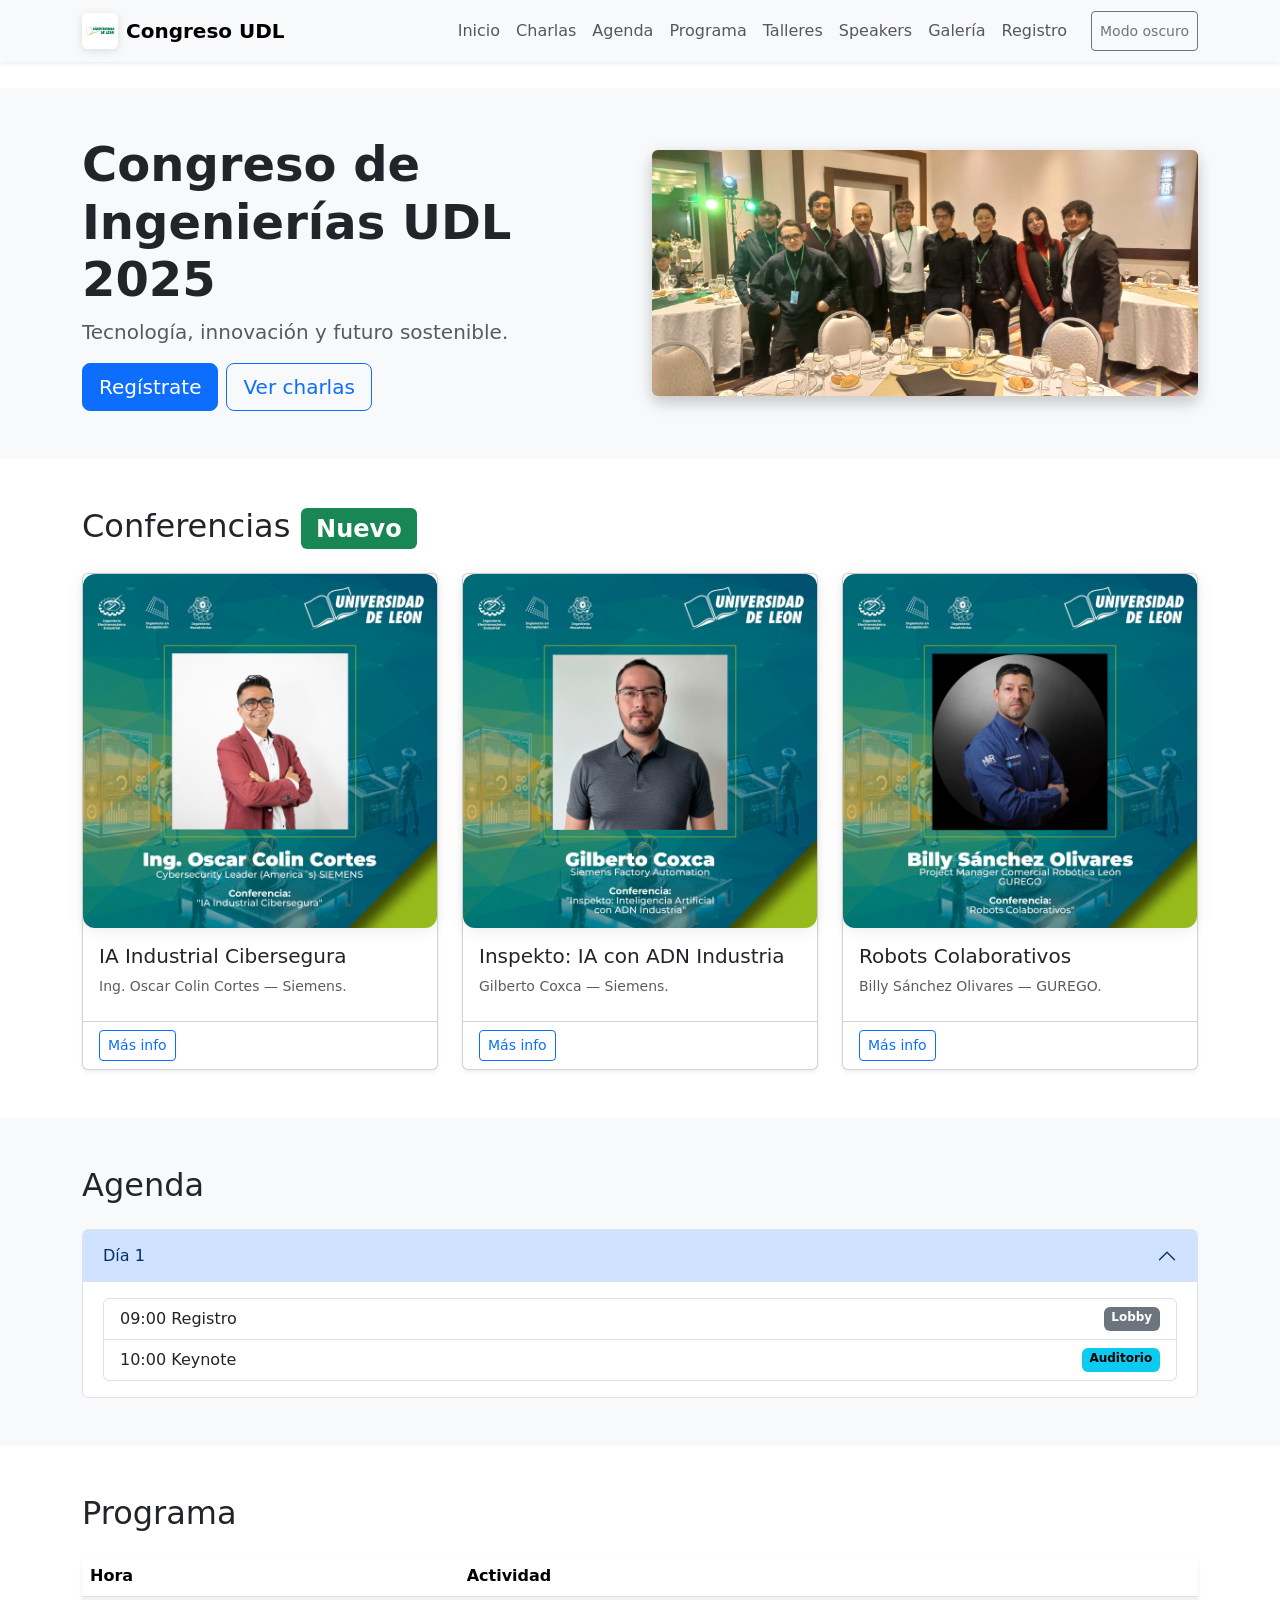
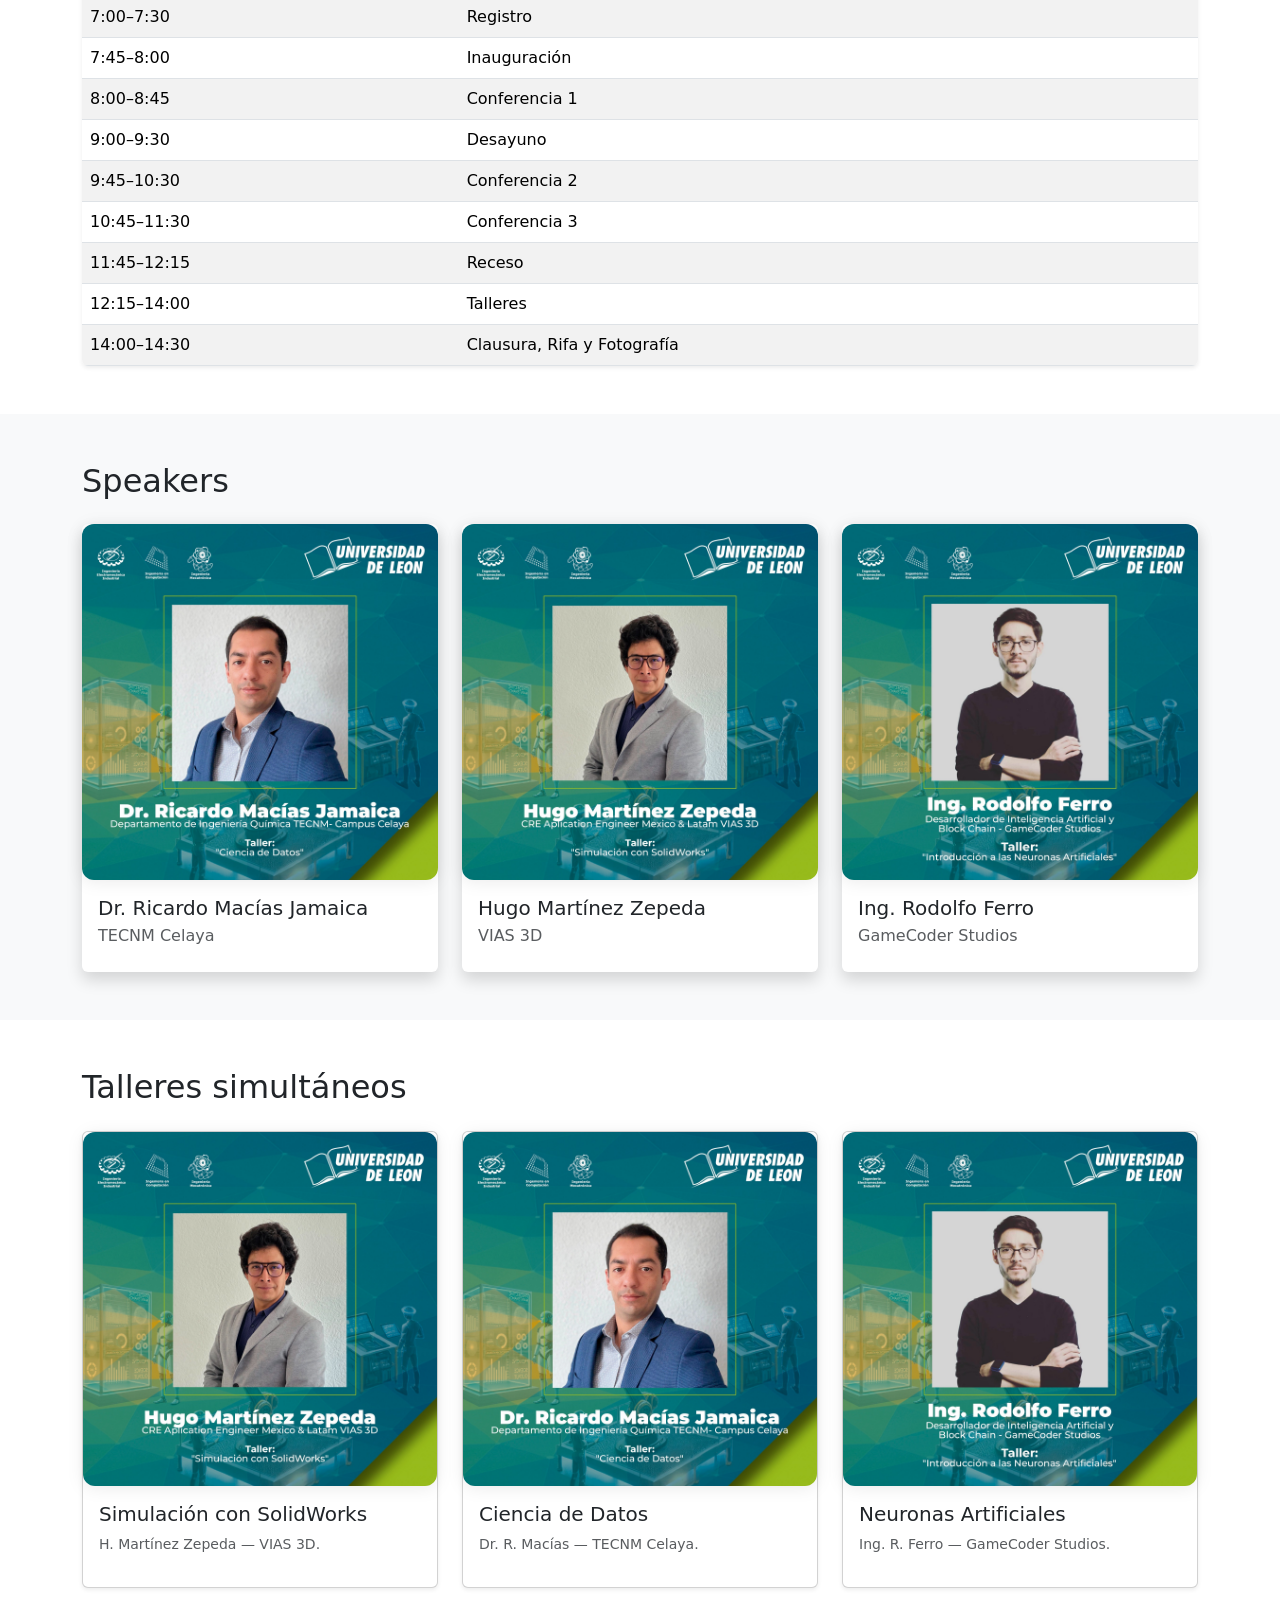
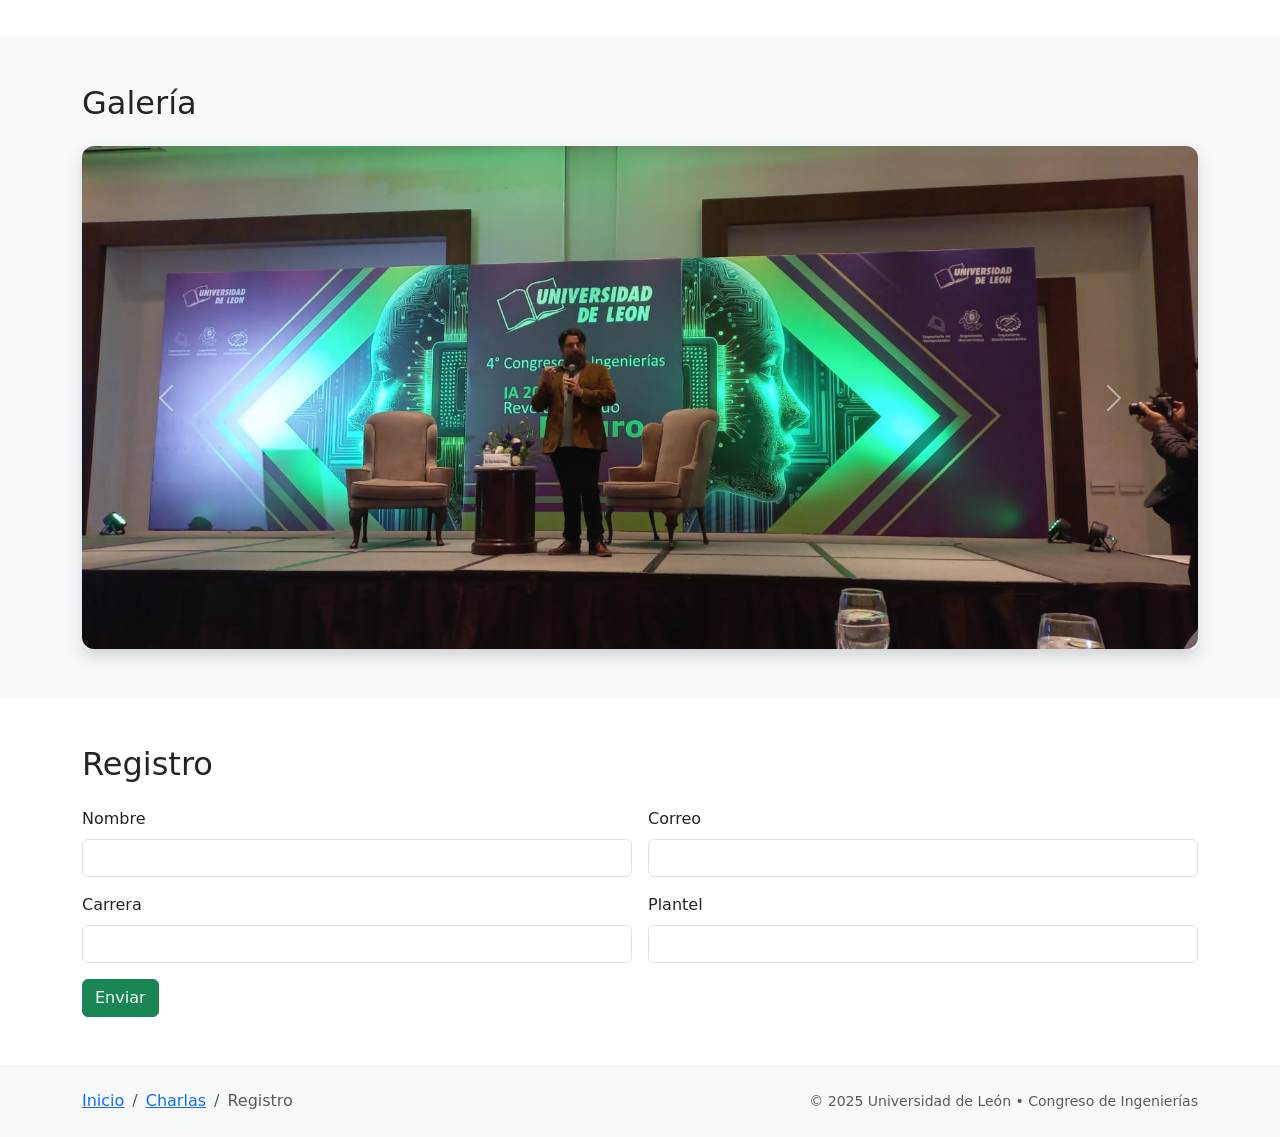
==== index.html @ eeceeb57 "Version 2" ====
<!doctype html>
<html lang="es" data-bs-theme="light">
<head>
  <meta charset="utf-8">
  <meta name="viewport" content="width=device-width, initial-scale=1">
  <title>Congreso de Ingenierías UDL 2025</title>
  <link href="https://cdn.jsdelivr.net/npm/bootstrap@5.3.3/dist/css/bootstrap.min.css" rel="stylesheet">
  <link href="styles.css" rel="stylesheet">
</head>
<body>

<!-- NAVBAR -->
<nav class="navbar navbar-expand-lg bg-body-tertiary fixed-top shadow-sm">
  <div class="container">
    <!-- Logo + texto (ajusta la ruta del logo si es .png) -->
    <a class="navbar-brand fw-bold d-flex align-items-center gap-2" href="#">
      <img src="congreso/logo_udl.jpg" alt="Logo UDL" class="brand-logo">
      <span>Congreso UDL</span>
    </a>

    <button class="navbar-toggler" type="button" data-bs-toggle="offcanvas" data-bs-target="#mainMenu" aria-controls="mainMenu">
      <span class="navbar-toggler-icon"></span>
    </button>

    <div class="offcanvas offcanvas-end" tabindex="-1" id="mainMenu">
      <div class="offcanvas-header">
        <h5 class="offcanvas-title">Menú</h5>
        <button type="button" class="btn-close" data-bs-dismiss="offcanvas" aria-label="Cerrar"></button>
      </div>
      <div class="offcanvas-body">
        <ul class="navbar-nav ms-auto align-items-lg-center">
          <li class="nav-item"><a class="nav-link" href="#hero">Inicio</a></li>
          <li class="nav-item"><a class="nav-link" href="#charlas">Charlas</a></li>
          <li class="nav-item"><a class="nav-link" href="#agenda">Agenda</a></li>
          <li class="nav-item"><a class="nav-link" href="#programa">Programa</a></li>
          <li class="nav-item"><a class="nav-link" href="#talleres">Talleres</a></li>
          <li class="nav-item"><a class="nav-link" href="#speakers">Speakers</a></li>
          <li class="nav-item"><a class="nav-link" href="#galeria">Galería</a></li>
          <li class="nav-item"><a class="nav-link" href="#registro">Registro</a></li>
        </ul>
        <div class="ms-lg-3 mt-3 mt-lg-0 d-flex gap-2">
          <button id="toggleTheme" class="btn btn-outline-secondary btn-sm">Modo oscuro</button>
        </div>
      </div>
    </div>
  </div>
</nav>

<!-- HERO -->
<section id="hero" class="py-5 bg-light hero">
  <div class="container">
    <div class="row align-items-center g-4">
      <div class="col-12 col-md-6">
        <h1 class="display-5 fw-bold">Congreso de Ingenierías UDL 2025</h1>
        <p class="lead text-muted">Tecnología, innovación y futuro sostenible.</p>
        <div class="d-flex gap-2">
          <a href="#registro" class="btn btn-primary btn-lg">Regístrate</a>
          <a href="#charlas" class="btn btn-outline-primary btn-lg">Ver charlas</a>
        </div>
      </div>
      <div class="col-12 col-md-6 text-center">
        <img src="congreso/foto_segundo_congreso_38.jpeg" class="img-fluid rounded shadow" alt="Hero del congreso">
      </div>
    </div>
  </div>
</section>

<!-- CHARLAS -->
<section id="charlas" class="py-5">
  <div class="container">
    <h2 class="mb-4">Conferencias <span class="badge text-bg-success">Nuevo</span></h2>
    <div class="row row-cols-1 row-cols-md-2 row-cols-lg-3 g-4">
      <div class="col">
        <div class="card h-100 shadow-sm">
          <img src="congreso/colin.jpeg" class="card-img-top object-cover" alt="Oscar Colin Cortes">
          <div class="card-body">
            <h5 class="card-title">IA Industrial Cibersegura</h5>
            <p class="card-text small text-muted mb-2">Ing. Oscar Colin Cortes — Siemens.</p>
          </div>
          <div class="card-footer bg-transparent">
            <button class="btn btn-sm btn-outline-primary" data-bs-toggle="modal" data-bs-target="#modalCharla">Más info</button>
          </div>
        </div>
      </div>
      <div class="col">
        <div class="card h-100 shadow-sm">
          <img src="congreso/coxca.jpeg" class="card-img-top object-cover" alt="Gilberto Coxca">
          <div class="card-body">
            <h5 class="card-title">Inspekto: IA con ADN Industria</h5>
            <p class="card-text small text-muted mb-2">Gilberto Coxca — Siemens.</p>
          </div>
          <div class="card-footer bg-transparent">
            <button class="btn btn-sm btn-outline-primary" data-bs-toggle="modal" data-bs-target="#modalCharla">Más info</button>
          </div>
        </div>
      </div>
      <div class="col">
        <div class="card h-100 shadow-sm">
          <img src="congreso/sanchez.jpeg" class="card-img-top object-cover" alt="Billy Sánchez Olivares">
          <div class="card-body">
            <h5 class="card-title">Robots Colaborativos</h5>
            <p class="card-text small text-muted mb-2">Billy Sánchez Olivares — GUREGO.</p>
          </div>
          <div class="card-footer bg-transparent">
            <button class="btn btn-sm btn-outline-primary" data-bs-toggle="modal" data-bs-target="#modalCharla">Más info</button>
          </div>
        </div>
      </div>
    </div>
  </div>
</section>

<!-- AGENDA -->
<section id="agenda" class="py-5 bg-light">
  <div class="container">
    <h2 class="mb-4">Agenda</h2>
    <div class="accordion" id="agendaAcc">
      <div class="accordion-item">
        <h2 class="accordion-header" id="day1h">
          <button class="accordion-button" type="button" data-bs-toggle="collapse" data-bs-target="#day1" aria-expanded="true">Día 1</button>
        </h2>
        <div id="day1" class="accordion-collapse collapse show" data-bs-parent="#agendaAcc">
          <div class="accordion-body">
            <ul class="list-group">
              <li class="list-group-item d-flex justify-content-between"><span>09:00 Registro</span><span class="badge text-bg-secondary">Lobby</span></li>
              <li class="list-group-item d-flex justify-content-between"><span>10:00 Keynote</span><span class="badge text-bg-info">Auditorio</span></li>
            </ul>
          </div>
        </div>
      </div>
      <!-- duplica para más días si lo requieres -->
    </div>
  </div>
</section>

<!-- PROGRAMA -->
<section id="programa" class="py-5">
  <div class="container">
    <h2 class="mb-4">Programa</h2>
    <div class="table-responsive shadow-sm rounded">
      <table class="table table-striped table-hover mb-0">
        <thead><tr><th>Hora</th><th>Actividad</th></tr></thead>
        <tbody>
          <tr><td>7:00–7:30</td><td>Registro</td></tr>
          <tr><td>7:45–8:00</td><td>Inauguración</td></tr>
          <tr><td>8:00–8:45</td><td>Conferencia 1</td></tr>
          <tr><td>9:00–9:30</td><td>Desayuno</td></tr>
          <tr><td>9:45–10:30</td><td>Conferencia 2</td></tr>
          <tr><td>10:45–11:30</td><td>Conferencia 3</td></tr>
          <tr><td>11:45–12:15</td><td>Receso</td></tr>
          <tr><td>12:15–14:00</td><td>Talleres</td></tr>
          <tr><td>14:00–14:30</td><td>Clausura, Rifa y Fotografía</td></tr>
        </tbody>
      </table>
    </div>
  </div>
</section>

<!-- SPEAKERS -->
<section id="speakers" class="py-5 bg-light">
  <div class="container">
    <h2 class="mb-4">Speakers</h2>
    <div class="row g-4 row-cols-1 row-cols-md-2 row-cols-lg-3">
      <div class="col"><div class="card h-100 border-0 shadow"><img src="congreso/macias.jpeg" class="card-img-top object-cover" alt="Macías"><div class="card-body"><h5 class="card-title mb-1">Dr. Ricardo Macías Jamaica</h5><p class="text-muted mb-2">TECNM Celaya</p></div></div></div>
      <div class="col"><div class="card h-100 border-0 shadow"><img src="congreso/martinez.jpeg" class="card-img-top object-cover" alt="Martínez"><div class="card-body"><h5 class="card-title mb-1">Hugo Martínez Zepeda</h5><p class="text-muted mb-2">VIAS 3D</p></div></div></div>
      <div class="col"><div class="card h-100 border-0 shadow"><img src="congreso/ferro.jpeg" class="card-img-top object-cover" alt="Ferro"><div class="card-body"><h5 class="card-title mb-1">Ing. Rodolfo Ferro</h5><p class="text-muted mb-2">GameCoder Studios</p></div></div></div>
    </div>
  </div>
</section>

<!-- TALLERES -->
<section id="talleres" class="py-5">
  <div class="container">
    <h2 class="mb-4">Talleres simultáneos</h2>
    <div class="row row-cols-1 row-cols-md-2 row-cols-lg-3 g-4">
      <div class="col"><div class="card h-100 shadow-sm"><img src="congreso/martinez.jpeg" class="card-img-top object-cover" alt="Hugo Martínez"><div class="card-body"><h5>Simulación con SolidWorks</h5><p class="small text-muted">H. Martínez Zepeda — VIAS 3D.</p></div></div></div>
      <div class="col"><div class="card h-100 shadow-sm"><img src="congreso/macias.jpeg" class="card-img-top object-cover" alt="Ricardo Macías"><div class="card-body"><h5>Ciencia de Datos</h5><p class="small text-muted">Dr. R. Macías — TECNM Celaya.</p></div></div></div>
      <div class="col"><div class="card h-100 shadow-sm"><img src="congreso/ferro.jpeg" class="card-img-top object-cover" alt="Rodolfo Ferro"><div class="card-body"><h5>Neuronas Artificiales</h5><p class="small text-muted">Ing. R. Ferro — GameCoder Studios.</p></div></div></div>
    </div>
  </div>
</section>

<!-- GALERÍA -->
<section id="galeria" class="py-5 bg-light">
  <div class="container">
    <h2 class="mb-4">Galería</h2>
    <div id="galeriaCarousel" class="carousel slide shadow rounded carousel-fade" data-bs-ride="carousel" data-bs-interval="2500">
      <div class="carousel-inner">
        <div class="carousel-item active"><img src="congreso/foto_segundo_congreso_27.jpeg" class="d-block w-100 carousel-img" alt="Foto 1"></div>
        <div class="carousel-item"><img src="congreso/foto_segundo_congreso_26.jpeg" class="d-block w-100 carousel-img" alt="Foto 2"></div>
        <div class="carousel-item"><img src="congreso/foto_segundo_congreso_33.jpeg" class="d-block w-100 carousel-img" alt="Foto 3"></div>
        <div class="carousel-item"><img src="congreso/foto_segundo_congreso_38.jpeg" class="d-block w-100 carousel-img" alt="Foto 4"></div>
      </div>
      <button class="carousel-control-prev" type="button" data-bs-target="#galeriaCarousel" data-bs-slide="prev"><span class="carousel-control-prev-icon"></span></button>
      <button class="carousel-control-next" type="button" data-bs-target="#galeriaCarousel" data-bs-slide="next"><span class="carousel-control-next-icon"></span></button>
    </div>
  </div>
</section>

<!-- REGISTRO -->
<section id="registro" class="py-5">
  <div class="container">
    <h2 class="mb-4">Registro</h2>
    <form class="row g-3 needs-validation" novalidate id="regForm">
      <div class="col-md-6"><label class="form-label">Nombre</label><input type="text" class="form-control" required><div class="invalid-feedback">Ingresa tu nombre.</div></div>
      <div class="col-md-6"><label class="form-label">Correo</label><input type="email" class="form-control" required><div class="invalid-feedback">Correo inválido.</div></div>
      <div class="col-md-6"><label class="form-label">Carrera</label><input type="text" class="form-control" required><div class="invalid-feedback">Indica tu carrera.</div></div>
      <div class="col-md-6"><label class="form-label">Plantel</label><input type="text" class="form-control" required><div class="invalid-feedback">Indica tu plantel.</div></div>
      <div class="col-12"><button class="btn btn-success" type="submit">Enviar</button></div>
    </form>

    <div class="position-fixed bottom-0 end-0 p-3" style="z-index: 11">
      <div id="toastOk" class="toast" role="alert" aria-live="assertive" aria-atomic="true">
        <div class="toast-header"><strong class="me-auto">Registro</strong><small>Ahora</small><button type="button" class="btn-close" data-bs-dismiss="toast" aria-label="Cerrar"></button></div>
        <div class="toast-body">¡Tus datos fueron enviados!</div>
      </div>
    </div>
  </div>
</section>

<!-- FOOTER -->
<footer class="py-4 bg-body-tertiary">
  <div class="container d-flex flex-column flex-md-row justify-content-between align-items-center">
    <nav aria-label="breadcrumb" class="mb-2 mb-md-0">
      <ol class="breadcrumb mb-0">
        <li class="breadcrumb-item"><a href="#hero">Inicio</a></li>
        <li class="breadcrumb-item"><a href="#charlas">Charlas</a></li>
        <li class="breadcrumb-item active" aria-current="page">Registro</li>
      </ol>
    </nav>
    <small class="text-muted">© 2025 Universidad de León • Congreso de Ingenierías</small>
  </div>
</footer>

<!-- MODAL -->
<div class="modal fade" id="modalCharla" tabindex="-1" aria-hidden="true">
  <div class="modal-dialog">
    <div class="modal-content">
      <div class="modal-header">
        <h5 class="modal-title">Detalles de la charla</h5>
        <button type="button" class="btn-close" data-bs-dismiss="modal" aria-label="Cerrar"></button>
      </div>
      <div class="modal-body">Info ampliada de la charla seleccionada...</div>
      <div class="modal-footer">
        <button class="btn btn-primary" data-bs-dismiss="modal">Entendido</button>
      </div>
    </div>
  </div>
</div>

<script src="https://cdn.jsdelivr.net/npm/bootstrap@5.3.3/dist/js/bootstrap.bundle.min.js"></script>
<script>
(() => {
  // Validación + Toast
  const form = document.getElementById('regForm');
  const toastEl = document.getElementById('toastOk');
  const toast = toastEl ? new bootstrap.Toast(toastEl) : null;
  form?.addEventListener('submit', (e) => {
    e.preventDefault();
    if (!form.checkValidity()) { e.stopPropagation(); }
    else { toast?.show(); form.reset(); form.classList.remove('was-validated'); return; }
    form.classList.add('was-validated');
  });

  // Toggle dark/light
  document.getElementById('toggleTheme')?.addEventListener('click', () => {
    const html = document.documentElement;
    html.setAttribute('data-bs-theme', html.getAttribute('data-bs-theme') === 'light' ? 'dark' : 'light');
  });

  // Navbar: sombra al hacer scroll
  const nav = document.querySelector('.navbar');
  const onScroll = () => nav.classList.toggle('scrolled', window.scrollY > 10);
  onScroll(); window.addEventListener('scroll', onScroll);
})();
</script>
</body>
</html>
---- styles.css ----
/* ===== Compensar navbar FIJA y anclas ===== */
body{ padding-top: 76px; }
@media (min-width:992px){ body{ padding-top: 88px; } }
section{ scroll-margin-top: 96px; }
.navbar{ z-index:1030; }

/* Logo junto a la marca (opcional, ya lo usas) */
.brand-logo{ height:36px; width:auto; border-radius:.35rem; box-shadow:0 2px 8px rgba(0,0,0,.12); }

/* ===== Hover con COLORES LLAMATIVOS ===== */
/* 1) Links del menú: halo multicolor */
.navbar .nav-link{
  border-radius:.5rem;
  transition: box-shadow .2s ease, transform .2s ease, background-color .2s ease;
}
.navbar .nav-link:hover{
  transform: translateY(-1px);
  box-shadow:
    0 0 0 3px rgba(46,213,115,.45),  /* verde */
    0 0 12px rgba(13,110,253,.40),   /* azul */
    0 0 20px rgba(111,66,193,.38),   /* morado */
    0 0 28px rgba(255,193,7,.38);    /* amarillo */
  background-color: rgba(0,0,0,.02);
}

/* 2) Alrededor de las IMÁGENES (hero, cards y galería) */
#hero img, .card-img-top, .carousel-img{
  border-radius:.75rem;
  transition: transform .22s ease, filter .22s ease;
  filter: drop-shadow(0 2px 8px rgba(0,0,0,.08)); /* base limpio */
}
#hero img:hover, .card-img-top:hover, .carousel-img:hover{
  transform: translateY(-3px) scale(1.03);
  filter:
    drop-shadow(0 0 10px rgba(46,213,115,.70))
    drop-shadow(0 0 16px rgba(13,110,253,.65))
    drop-shadow(0 0 24px rgba(111,66,193,.60))
    drop-shadow(0 0 34px rgba(255,193,7,.65));
}

/* Potencia extra del glow en modo oscuro */
html[data-bs-theme="dark"] #hero img:hover,
html[data-bs-theme="dark"] .card-img-top:hover,
html[data-bs-theme="dark"] .carousel-img:hover{
  filter:
    drop-shadow(0 0 12px rgba(46,213,115,.85))
    drop-shadow(0 0 20px rgba(13,110,253,.80))
    drop-shadow(0 0 28px rgba(111,66,193,.78))
    drop-shadow(0 0 40px rgba(255,193,7,.78));
}

/* Accesibilidad: menos animación si el usuario lo pide */
@media (prefers-reduced-motion: reduce){
  .navbar .nav-link, #hero img, .card-img-top, .carousel-img{ transition:none }
}
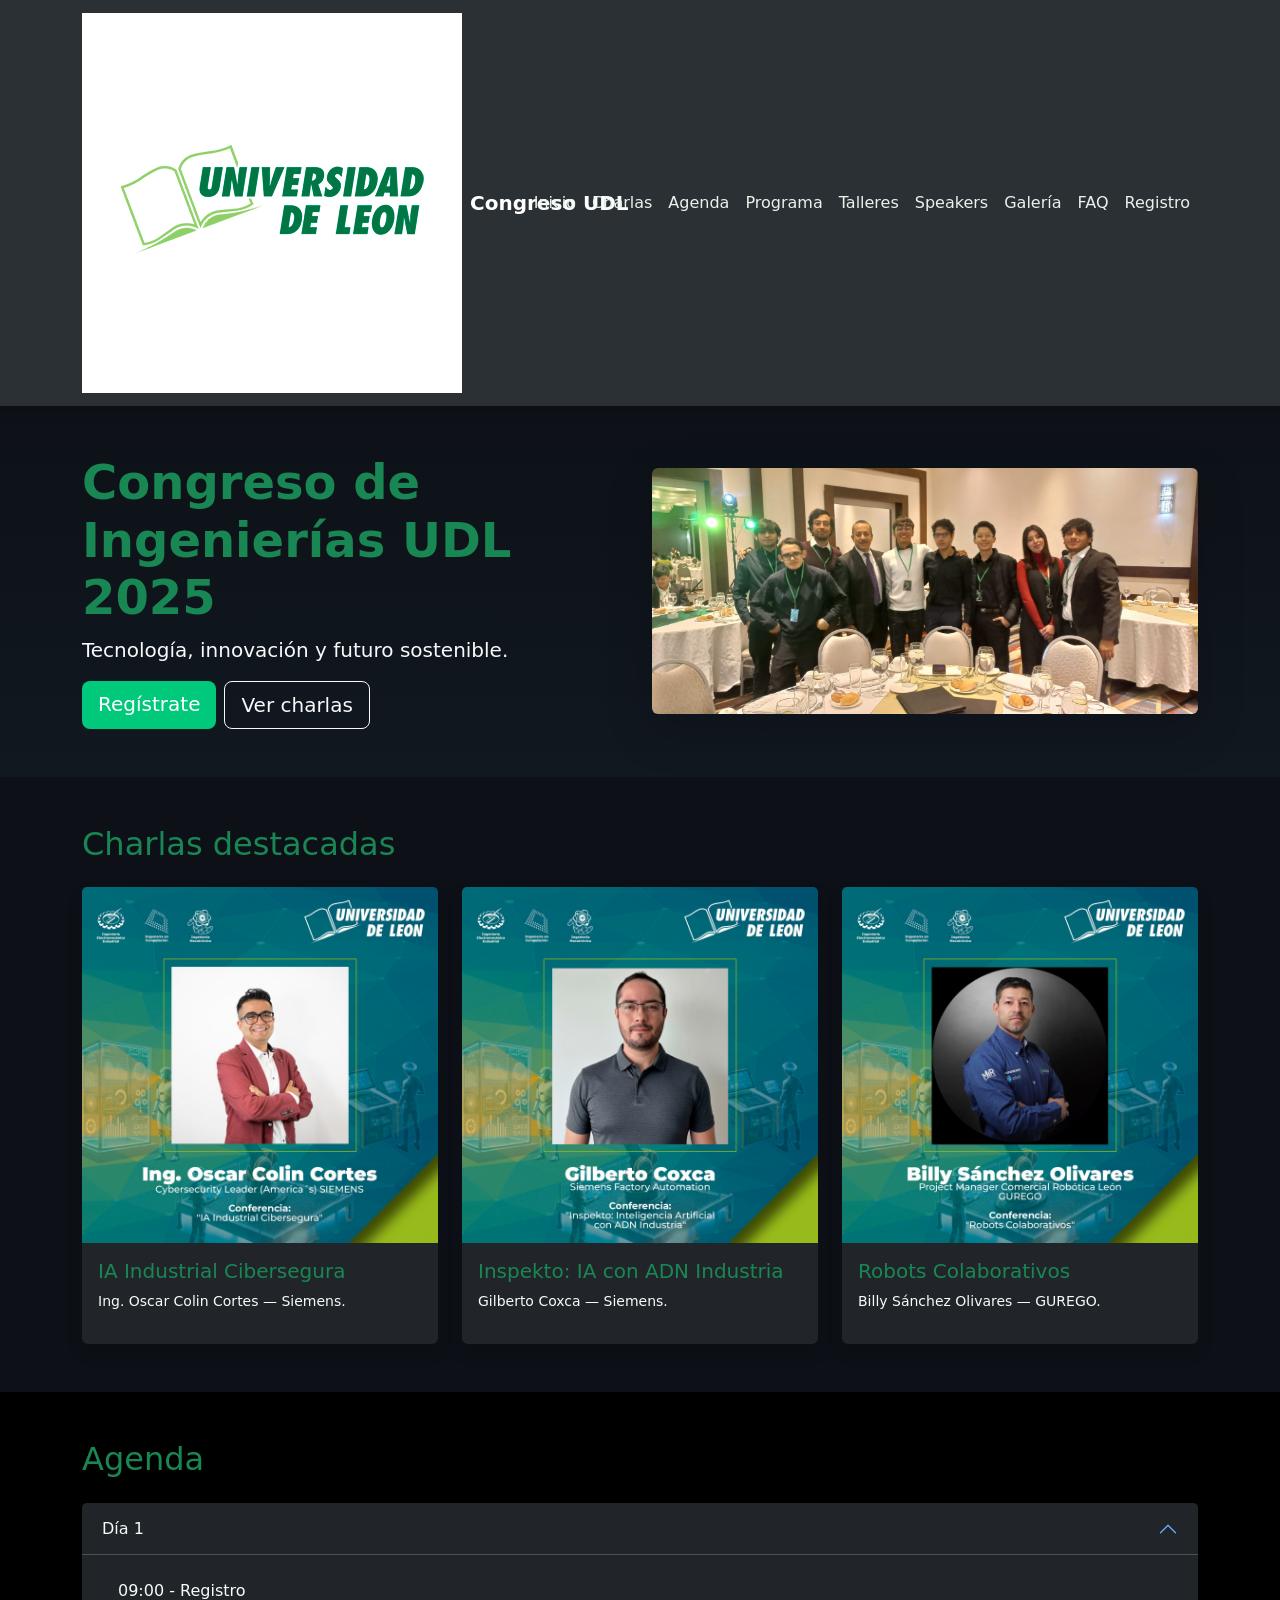
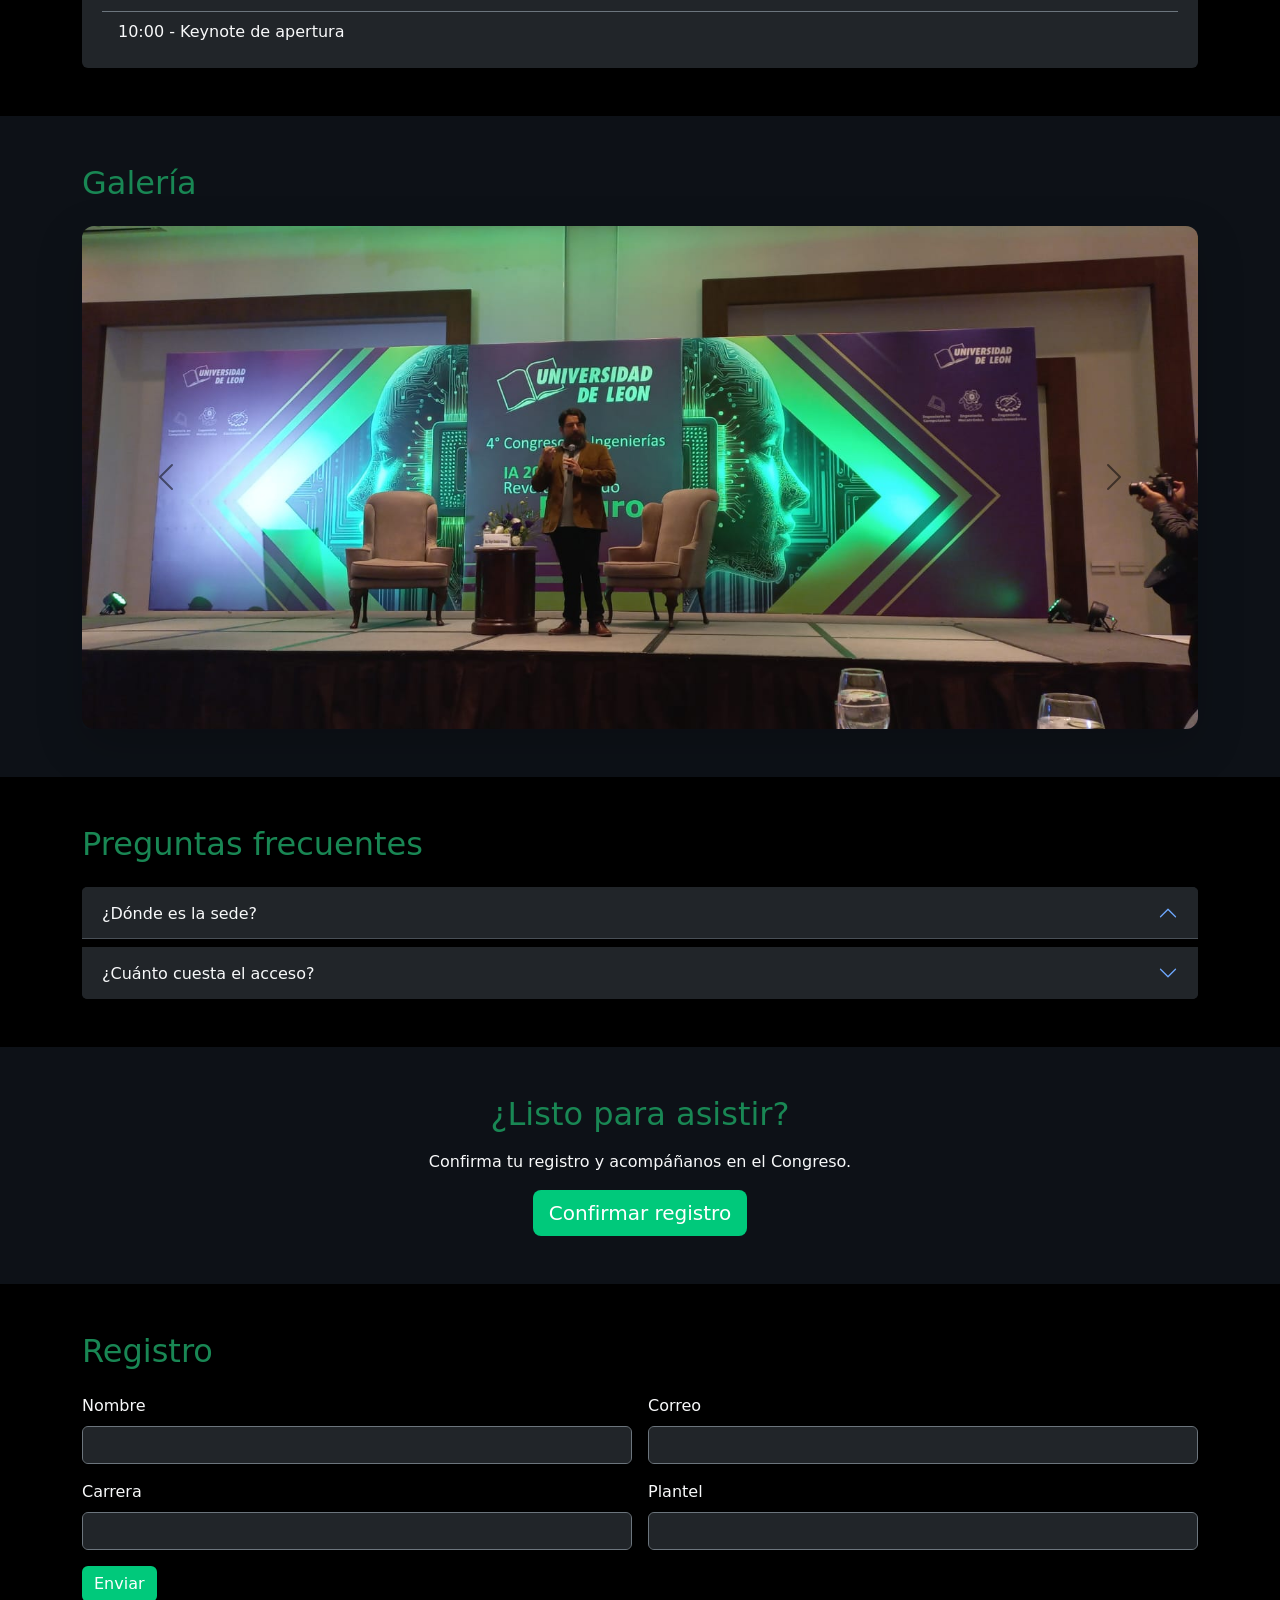
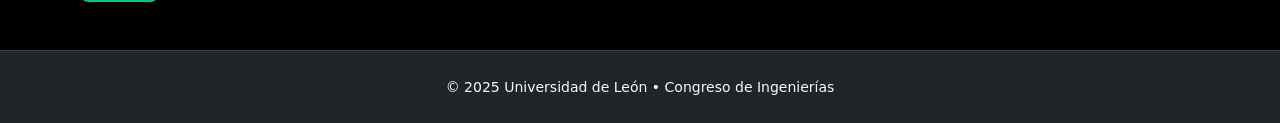
==== commit 0c6e7e23: "version 3" ====
--- a/index.html
+++ b/index.html
@@ -1,18 +1,19 @@
 <!doctype html>
-<html lang="es" data-bs-theme="light">
+<html lang="es" data-bs-theme="dark"> <!-- Forzamos modo oscuro -->
 <head>
   <meta charset="utf-8">
   <meta name="viewport" content="width=device-width, initial-scale=1">
   <title>Congreso de Ingenierías UDL 2025</title>
+  <meta name="description" content="Congreso de Ingenierías UDL 2025 - Tecnología, innovación y futuro sostenible.">
   <link href="https://cdn.jsdelivr.net/npm/bootstrap@5.3.3/dist/css/bootstrap.min.css" rel="stylesheet">
   <link href="styles.css" rel="stylesheet">
 </head>
 <body>
 
 <!-- NAVBAR -->
-<nav class="navbar navbar-expand-lg bg-body-tertiary fixed-top shadow-sm">
-  <div class="container">
-    <!-- Logo + texto (ajusta la ruta del logo si es .png) -->
+<nav class="navbar navbar-expand-lg bg-body-tertiary sticky-top shadow-sm">
+  <div class="container">
+    <!-- Logo + texto -->
     <a class="navbar-brand fw-bold d-flex align-items-center gap-2" href="#">
       <img src="congreso/logo_udl.jpg" alt="Logo UDL" class="brand-logo">
       <span>Congreso UDL</span>
@@ -22,10 +23,10 @@
       <span class="navbar-toggler-icon"></span>
     </button>
 
-    <div class="offcanvas offcanvas-end" tabindex="-1" id="mainMenu">
+    <div class="offcanvas offcanvas-end text-bg-dark" tabindex="-1" id="mainMenu">
       <div class="offcanvas-header">
         <h5 class="offcanvas-title">Menú</h5>
-        <button type="button" class="btn-close" data-bs-dismiss="offcanvas" aria-label="Cerrar"></button>
+        <button type="button" class="btn-close btn-close-white" data-bs-dismiss="offcanvas" aria-label="Cerrar"></button>
       </div>
       <div class="offcanvas-body">
         <ul class="navbar-nav ms-auto align-items-lg-center">
@@ -36,30 +37,28 @@
           <li class="nav-item"><a class="nav-link" href="#talleres">Talleres</a></li>
           <li class="nav-item"><a class="nav-link" href="#speakers">Speakers</a></li>
           <li class="nav-item"><a class="nav-link" href="#galeria">Galería</a></li>
+          <li class="nav-item"><a class="nav-link" href="#faq">FAQ</a></li>
           <li class="nav-item"><a class="nav-link" href="#registro">Registro</a></li>
         </ul>
-        <div class="ms-lg-3 mt-3 mt-lg-0 d-flex gap-2">
-          <button id="toggleTheme" class="btn btn-outline-secondary btn-sm">Modo oscuro</button>
-        </div>
       </div>
     </div>
   </div>
 </nav>
 
 <!-- HERO -->
-<section id="hero" class="py-5 bg-light hero">
+<section id="hero" class="py-5 hero text-center text-md-start">
   <div class="container">
     <div class="row align-items-center g-4">
       <div class="col-12 col-md-6">
-        <h1 class="display-5 fw-bold">Congreso de Ingenierías UDL 2025</h1>
-        <p class="lead text-muted">Tecnología, innovación y futuro sostenible.</p>
-        <div class="d-flex gap-2">
-          <a href="#registro" class="btn btn-primary btn-lg">Regístrate</a>
-          <a href="#charlas" class="btn btn-outline-primary btn-lg">Ver charlas</a>
+        <h1 class="display-5 fw-bold text-success">Congreso de Ingenierías UDL 2025</h1>
+        <p class="lead text-light">Tecnología, innovación y futuro sostenible.</p>
+        <div class="d-flex flex-wrap gap-2 justify-content-center justify-content-md-start">
+          <a href="#registro" class="btn btn-success btn-lg">Regístrate</a>
+          <a href="#charlas" class="btn btn-outline-light btn-lg">Ver charlas</a>
         </div>
       </div>
       <div class="col-12 col-md-6 text-center">
-        <img src="congreso/foto_segundo_congreso_38.jpeg" class="img-fluid rounded shadow" alt="Hero del congreso">
+        <img src="congreso/foto_segundo_congreso_38.jpeg" class="img-fluid rounded shadow-lg hero-img" alt="Hero del congreso">
       </div>
     </div>
   </div>
@@ -68,41 +67,32 @@
 <!-- CHARLAS -->
 <section id="charlas" class="py-5">
   <div class="container">
-    <h2 class="mb-4">Conferencias <span class="badge text-bg-success">Nuevo</span></h2>
-    <div class="row row-cols-1 row-cols-md-2 row-cols-lg-3 g-4">
+    <h2 class="mb-4 text-success">Charlas destacadas</h2>
+    <div class="row row-cols-1 row-cols-sm-2 row-cols-lg-3 g-4">
       <div class="col">
-        <div class="card h-100 shadow-sm">
-          <img src="congreso/colin.jpeg" class="card-img-top object-cover" alt="Oscar Colin Cortes">
+        <div class="card h-100 bg-dark border-0 shadow hover-card">
+          <img src="congreso/colin.jpeg" class="card-img-top object-cover" alt="Oscar Colin">
           <div class="card-body">
-            <h5 class="card-title">IA Industrial Cibersegura</h5>
-            <p class="card-text small text-muted mb-2">Ing. Oscar Colin Cortes — Siemens.</p>
-          </div>
-          <div class="card-footer bg-transparent">
-            <button class="btn btn-sm btn-outline-primary" data-bs-toggle="modal" data-bs-target="#modalCharla">Más info</button>
+            <h5 class="card-title text-success">IA Industrial Cibersegura</h5>
+            <p class="text-light small">Ing. Oscar Colin Cortes — Siemens.</p>
           </div>
         </div>
       </div>
       <div class="col">
-        <div class="card h-100 shadow-sm">
+        <div class="card h-100 bg-dark border-0 shadow hover-card">
           <img src="congreso/coxca.jpeg" class="card-img-top object-cover" alt="Gilberto Coxca">
           <div class="card-body">
-            <h5 class="card-title">Inspekto: IA con ADN Industria</h5>
-            <p class="card-text small text-muted mb-2">Gilberto Coxca — Siemens.</p>
-          </div>
-          <div class="card-footer bg-transparent">
-            <button class="btn btn-sm btn-outline-primary" data-bs-toggle="modal" data-bs-target="#modalCharla">Más info</button>
+            <h5 class="card-title text-success">Inspekto: IA con ADN Industria</h5>
+            <p class="text-light small">Gilberto Coxca — Siemens.</p>
           </div>
         </div>
       </div>
       <div class="col">
-        <div class="card h-100 shadow-sm">
-          <img src="congreso/sanchez.jpeg" class="card-img-top object-cover" alt="Billy Sánchez Olivares">
+        <div class="card h-100 bg-dark border-0 shadow hover-card">
+          <img src="congreso/sanchez.jpeg" class="card-img-top object-cover" alt="Billy Sánchez">
           <div class="card-body">
-            <h5 class="card-title">Robots Colaborativos</h5>
-            <p class="card-text small text-muted mb-2">Billy Sánchez Olivares — GUREGO.</p>
-          </div>
-          <div class="card-footer bg-transparent">
-            <button class="btn btn-sm btn-outline-primary" data-bs-toggle="modal" data-bs-target="#modalCharla">Más info</button>
+            <h5 class="card-title text-success">Robots Colaborativos</h5>
+            <p class="text-light small">Billy Sánchez Olivares — GUREGO.</p>
           </div>
         </div>
       </div>
@@ -111,167 +101,146 @@
 </section>
 
 <!-- AGENDA -->
-<section id="agenda" class="py-5 bg-light">
-  <div class="container">
-    <h2 class="mb-4">Agenda</h2>
+<section id="agenda" class="py-5 bg-black">
+  <div class="container">
+    <h2 class="mb-4 text-success">Agenda</h2>
     <div class="accordion" id="agendaAcc">
-      <div class="accordion-item">
-        <h2 class="accordion-header" id="day1h">
-          <button class="accordion-button" type="button" data-bs-toggle="collapse" data-bs-target="#day1" aria-expanded="true">Día 1</button>
+      <div class="accordion-item bg-dark text-light border-0">
+        <h2 class="accordion-header">
+          <button class="accordion-button bg-dark text-light" type="button" data-bs-toggle="collapse" data-bs-target="#day1">Día 1</button>
         </h2>
         <div id="day1" class="accordion-collapse collapse show" data-bs-parent="#agendaAcc">
           <div class="accordion-body">
-            <ul class="list-group">
-              <li class="list-group-item d-flex justify-content-between"><span>09:00 Registro</span><span class="badge text-bg-secondary">Lobby</span></li>
-              <li class="list-group-item d-flex justify-content-between"><span>10:00 Keynote</span><span class="badge text-bg-info">Auditorio</span></li>
+            <ul class="list-group list-group-flush">
+              <li class="list-group-item bg-dark text-light border-secondary">09:00 - Registro</li>
+              <li class="list-group-item bg-dark text-light border-secondary">10:00 - Keynote de apertura</li>
             </ul>
           </div>
         </div>
       </div>
-      <!-- duplica para más días si lo requieres -->
-    </div>
-  </div>
-</section>
-
-<!-- PROGRAMA -->
-<section id="programa" class="py-5">
-  <div class="container">
-    <h2 class="mb-4">Programa</h2>
-    <div class="table-responsive shadow-sm rounded">
-      <table class="table table-striped table-hover mb-0">
-        <thead><tr><th>Hora</th><th>Actividad</th></tr></thead>
-        <tbody>
-          <tr><td>7:00–7:30</td><td>Registro</td></tr>
-          <tr><td>7:45–8:00</td><td>Inauguración</td></tr>
-          <tr><td>8:00–8:45</td><td>Conferencia 1</td></tr>
-          <tr><td>9:00–9:30</td><td>Desayuno</td></tr>
-          <tr><td>9:45–10:30</td><td>Conferencia 2</td></tr>
-          <tr><td>10:45–11:30</td><td>Conferencia 3</td></tr>
-          <tr><td>11:45–12:15</td><td>Receso</td></tr>
-          <tr><td>12:15–14:00</td><td>Talleres</td></tr>
-          <tr><td>14:00–14:30</td><td>Clausura, Rifa y Fotografía</td></tr>
-        </tbody>
-      </table>
-    </div>
-  </div>
-</section>
-
-<!-- SPEAKERS -->
-<section id="speakers" class="py-5 bg-light">
-  <div class="container">
-    <h2 class="mb-4">Speakers</h2>
-    <div class="row g-4 row-cols-1 row-cols-md-2 row-cols-lg-3">
-      <div class="col"><div class="card h-100 border-0 shadow"><img src="congreso/macias.jpeg" class="card-img-top object-cover" alt="Macías"><div class="card-body"><h5 class="card-title mb-1">Dr. Ricardo Macías Jamaica</h5><p class="text-muted mb-2">TECNM Celaya</p></div></div></div>
-      <div class="col"><div class="card h-100 border-0 shadow"><img src="congreso/martinez.jpeg" class="card-img-top object-cover" alt="Martínez"><div class="card-body"><h5 class="card-title mb-1">Hugo Martínez Zepeda</h5><p class="text-muted mb-2">VIAS 3D</p></div></div></div>
-      <div class="col"><div class="card h-100 border-0 shadow"><img src="congreso/ferro.jpeg" class="card-img-top object-cover" alt="Ferro"><div class="card-body"><h5 class="card-title mb-1">Ing. Rodolfo Ferro</h5><p class="text-muted mb-2">GameCoder Studios</p></div></div></div>
-    </div>
-  </div>
-</section>
-
-<!-- TALLERES -->
-<section id="talleres" class="py-5">
-  <div class="container">
-    <h2 class="mb-4">Talleres simultáneos</h2>
-    <div class="row row-cols-1 row-cols-md-2 row-cols-lg-3 g-4">
-      <div class="col"><div class="card h-100 shadow-sm"><img src="congreso/martinez.jpeg" class="card-img-top object-cover" alt="Hugo Martínez"><div class="card-body"><h5>Simulación con SolidWorks</h5><p class="small text-muted">H. Martínez Zepeda — VIAS 3D.</p></div></div></div>
-      <div class="col"><div class="card h-100 shadow-sm"><img src="congreso/macias.jpeg" class="card-img-top object-cover" alt="Ricardo Macías"><div class="card-body"><h5>Ciencia de Datos</h5><p class="small text-muted">Dr. R. Macías — TECNM Celaya.</p></div></div></div>
-      <div class="col"><div class="card h-100 shadow-sm"><img src="congreso/ferro.jpeg" class="card-img-top object-cover" alt="Rodolfo Ferro"><div class="card-body"><h5>Neuronas Artificiales</h5><p class="small text-muted">Ing. R. Ferro — GameCoder Studios.</p></div></div></div>
     </div>
   </div>
 </section>
 
 <!-- GALERÍA -->
-<section id="galeria" class="py-5 bg-light">
-  <div class="container">
-    <h2 class="mb-4">Galería</h2>
-    <div id="galeriaCarousel" class="carousel slide shadow rounded carousel-fade" data-bs-ride="carousel" data-bs-interval="2500">
-      <div class="carousel-inner">
+<section id="galeria" class="py-5">
+  <div class="container">
+    <h2 class="mb-4 text-success">Galería</h2>
+    <div id="carouselExample" class="carousel slide" data-bs-ride="carousel">
+      <div class="carousel-inner rounded shadow-lg">
         <div class="carousel-item active"><img src="congreso/foto_segundo_congreso_27.jpeg" class="d-block w-100 carousel-img" alt="Foto 1"></div>
-        <div class="carousel-item"><img src="congreso/foto_segundo_congreso_26.jpeg" class="d-block w-100 carousel-img" alt="Foto 2"></div>
-        <div class="carousel-item"><img src="congreso/foto_segundo_congreso_33.jpeg" class="d-block w-100 carousel-img" alt="Foto 3"></div>
-        <div class="carousel-item"><img src="congreso/foto_segundo_congreso_38.jpeg" class="d-block w-100 carousel-img" alt="Foto 4"></div>
-      </div>
-      <button class="carousel-control-prev" type="button" data-bs-target="#galeriaCarousel" data-bs-slide="prev"><span class="carousel-control-prev-icon"></span></button>
-      <button class="carousel-control-next" type="button" data-bs-target="#galeriaCarousel" data-bs-slide="next"><span class="carousel-control-next-icon"></span></button>
-    </div>
-  </div>
-</section>
+        <div class="carousel-item"><img src="congreso/foto_segundo_congreso_33.jpeg" class="d-block w-100 carousel-img" alt="Foto 2"></div>
+        <div class="carousel-item"><img src="congreso/foto_segundo_congreso_38.jpeg" class="d-block w-100 carousel-img" alt="Foto 3"></div>
+      </div>
+      <button class="carousel-control-prev" type="button" data-bs-target="#carouselExample" data-bs-slide="prev">
+        <span class="carousel-control-prev-icon"></span>
+      </button>
+      <button class="carousel-control-next" type="button" data-bs-target="#carouselExample" data-bs-slide="next">
+        <span class="carousel-control-next-icon"></span>
+      </button>
+    </div>
+  </div>
+</section>
+
+<!-- FAQ -->
+<section id="faq" class="py-5 bg-black">
+  <div class="container">
+    <h2 class="mb-4 text-success">Preguntas frecuentes</h2>
+    <div class="accordion" id="faqAcc">
+      <div class="accordion-item bg-dark text-light border-0 mb-2">
+        <h2 class="accordion-header">
+          <button class="accordion-button bg-dark text-light" data-bs-toggle="collapse" data-bs-target="#faq1">¿Dónde es la sede?</button>
+        </h2>
+        <div id="faq1" class="accordion-collapse collapse" data-bs-parent="#faqAcc">
+          <div class="accordion-body">En el auditorio principal de la Universidad de León, campus León.</div>
+        </div>
+      </div>
+      <div class="accordion-item bg-dark text-light border-0">
+        <h2 class="accordion-header">
+          <button class="accordion-button bg-dark text-light collapsed" data-bs-toggle="collapse" data-bs-target="#faq2">¿Cuánto cuesta el acceso?</button>
+        </h2>
+        <div id="faq2" class="accordion-collapse collapse" data-bs-parent="#faqAcc">
+          <div class="accordion-body">El evento es gratuito para estudiantes registrados.</div>
+        </div>
+      </div>
+    </div>
+  </div>
+</section>
+
+<!-- CTA -->
+<section id="cta" class="py-5 text-center">
+  <div class="container">
+    <h2 class="mb-3 text-success">¿Listo para asistir?</h2>
+    <p class="text-light">Confirma tu registro y acompáñanos en el Congreso.</p>
+    <button class="btn btn-success btn-lg" data-bs-toggle="modal" data-bs-target="#modalConfirm">Confirmar registro</button>
+  </div>
+</section>
+
+<!-- MODAL -->
+<div class="modal fade" id="modalConfirm" tabindex="-1" aria-hidden="true">
+  <div class="modal-dialog">
+    <div class="modal-content bg-dark text-light">
+      <div class="modal-header">
+        <h5 class="modal-title">Registro confirmado</h5>
+        <button type="button" class="btn-close btn-close-white" data-bs-dismiss="modal"></button>
+      </div>
+      <div class="modal-body">
+        ¡Tu lugar está reservado! Puedes llenar el formulario de registro abajo.
+      </div>
+      <div class="modal-footer">
+        <a href="#registro" class="btn btn-success">Ir al registro</a>
+      </div>
+    </div>
+  </div>
+</div>
 
 <!-- REGISTRO -->
-<section id="registro" class="py-5">
-  <div class="container">
-    <h2 class="mb-4">Registro</h2>
+<section id="registro" class="py-5 bg-black">
+  <div class="container">
+    <h2 class="mb-4 text-success">Registro</h2>
     <form class="row g-3 needs-validation" novalidate id="regForm">
-      <div class="col-md-6"><label class="form-label">Nombre</label><input type="text" class="form-control" required><div class="invalid-feedback">Ingresa tu nombre.</div></div>
-      <div class="col-md-6"><label class="form-label">Correo</label><input type="email" class="form-control" required><div class="invalid-feedback">Correo inválido.</div></div>
-      <div class="col-md-6"><label class="form-label">Carrera</label><input type="text" class="form-control" required><div class="invalid-feedback">Indica tu carrera.</div></div>
-      <div class="col-md-6"><label class="form-label">Plantel</label><input type="text" class="form-control" required><div class="invalid-feedback">Indica tu plantel.</div></div>
+      <div class="col-md-6">
+        <label class="form-label text-light">Nombre</label>
+        <input type="text" class="form-control bg-dark text-light border-secondary" required>
+        <div class="invalid-feedback">Ingresa tu nombre.</div>
+      </div>
+      <div class="col-md-6">
+        <label class="form-label text-light">Correo</label>
+        <input type="email" class="form-control bg-dark text-light border-secondary" required>
+        <div class="invalid-feedback">Correo inválido.</div>
+      </div>
+      <div class="col-md-6">
+        <label class="form-label text-light">Carrera</label>
+        <input type="text" class="form-control bg-dark text-light border-secondary" required>
+      </div>
+      <div class="col-md-6">
+        <label class="form-label text-light">Plantel</label>
+        <input type="text" class="form-control bg-dark text-light border-secondary" required>
+      </div>
       <div class="col-12"><button class="btn btn-success" type="submit">Enviar</button></div>
     </form>
-
-    <div class="position-fixed bottom-0 end-0 p-3" style="z-index: 11">
-      <div id="toastOk" class="toast" role="alert" aria-live="assertive" aria-atomic="true">
-        <div class="toast-header"><strong class="me-auto">Registro</strong><small>Ahora</small><button type="button" class="btn-close" data-bs-dismiss="toast" aria-label="Cerrar"></button></div>
-        <div class="toast-body">¡Tus datos fueron enviados!</div>
-      </div>
-    </div>
   </div>
 </section>
 
 <!-- FOOTER -->
-<footer class="py-4 bg-body-tertiary">
-  <div class="container d-flex flex-column flex-md-row justify-content-between align-items-center">
-    <nav aria-label="breadcrumb" class="mb-2 mb-md-0">
-      <ol class="breadcrumb mb-0">
-        <li class="breadcrumb-item"><a href="#hero">Inicio</a></li>
-        <li class="breadcrumb-item"><a href="#charlas">Charlas</a></li>
-        <li class="breadcrumb-item active" aria-current="page">Registro</li>
-      </ol>
-    </nav>
-    <small class="text-muted">© 2025 Universidad de León • Congreso de Ingenierías</small>
-  </div>
+<footer class="py-4 bg-dark text-center text-light">
+  <small>© 2025 Universidad de León • Congreso de Ingenierías</small>
 </footer>
-
-<!-- MODAL -->
-<div class="modal fade" id="modalCharla" tabindex="-1" aria-hidden="true">
-  <div class="modal-dialog">
-    <div class="modal-content">
-      <div class="modal-header">
-        <h5 class="modal-title">Detalles de la charla</h5>
-        <button type="button" class="btn-close" data-bs-dismiss="modal" aria-label="Cerrar"></button>
-      </div>
-      <div class="modal-body">Info ampliada de la charla seleccionada...</div>
-      <div class="modal-footer">
-        <button class="btn btn-primary" data-bs-dismiss="modal">Entendido</button>
-      </div>
-    </div>
-  </div>
-</div>
 
 <script src="https://cdn.jsdelivr.net/npm/bootstrap@5.3.3/dist/js/bootstrap.bundle.min.js"></script>
 <script>
 (() => {
-  // Validación + Toast
   const form = document.getElementById('regForm');
-  const toastEl = document.getElementById('toastOk');
-  const toast = toastEl ? new bootstrap.Toast(toastEl) : null;
-  form?.addEventListener('submit', (e) => {
+  form.addEventListener('submit', (e) => {
     e.preventDefault();
-    if (!form.checkValidity()) { e.stopPropagation(); }
-    else { toast?.show(); form.reset(); form.classList.remove('was-validated'); return; }
+    if (!form.checkValidity()) {
+      e.stopPropagation();
+    } else {
+      alert('✅ ¡Datos enviados correctamente!');
+      form.reset();
+    }
     form.classList.add('was-validated');
   });
-
-  // Toggle dark/light
-  document.getElementById('toggleTheme')?.addEventListener('click', () => {
-    const html = document.documentElement;
-    html.setAttribute('data-bs-theme', html.getAttribute('data-bs-theme') === 'light' ? 'dark' : 'light');
-  });
-
-  // Navbar: sombra al hacer scroll
-  const nav = document.querySelector('.navbar');
-  const onScroll = () => nav.classList.toggle('scrolled', window.scrollY > 10);
-  onScroll(); window.addEventListener('scroll', onScroll);
 })();
 </script>
 </body>
--- a/styles.css
+++ b/styles.css
@@ -1,55 +1,89 @@
-/* ===== Compensar navbar FIJA y anclas ===== */
-body{ padding-top: 76px; }
-@media (min-width:992px){ body{ padding-top: 88px; } }
-section{ scroll-margin-top: 96px; }
-.navbar{ z-index:1030; }
-
-/* Logo junto a la marca (opcional, ya lo usas) */
-.brand-logo{ height:36px; width:auto; border-radius:.35rem; box-shadow:0 2px 8px rgba(0,0,0,.12); }
-
-/* ===== Hover con COLORES LLAMATIVOS ===== */
-/* 1) Links del menú: halo multicolor */
-.navbar .nav-link{
-  border-radius:.5rem;
-  transition: box-shadow .2s ease, transform .2s ease, background-color .2s ease;
-}
-.navbar .nav-link:hover{
-  transform: translateY(-1px);
-  box-shadow:
-    0 0 0 3px rgba(46,213,115,.45),  /* verde */
-    0 0 12px rgba(13,110,253,.40),   /* azul */
-    0 0 20px rgba(111,66,193,.38),   /* morado */
-    0 0 28px rgba(255,193,7,.38);    /* amarillo */
-  background-color: rgba(0,0,0,.02);
+/* === Forzamos modo oscuro global === */
+html[data-bs-theme="dark"], body {
+  background-color: #0d1117;
+  color: #e6f4eb;
 }
 
-/* 2) Alrededor de las IMÁGENES (hero, cards y galería) */
-#hero img, .card-img-top, .carousel-img{
-  border-radius:.75rem;
-  transition: transform .22s ease, filter .22s ease;
-  filter: drop-shadow(0 2px 8px rgba(0,0,0,.08)); /* base limpio */
+/* === Adaptabilidad === */
+img, video { max-width: 100%; height: auto; }
+section { scroll-margin-top: 90px; }
+
+/* === Hero === */
+.hero {
+  background: linear-gradient(180deg,#0d1117,#111820);
 }
-#hero img:hover, .card-img-top:hover, .carousel-img:hover{
-  transform: translateY(-3px) scale(1.03);
-  filter:
-    drop-shadow(0 0 10px rgba(46,213,115,.70))
-    drop-shadow(0 0 16px rgba(13,110,253,.65))
-    drop-shadow(0 0 24px rgba(111,66,193,.60))
-    drop-shadow(0 0 34px rgba(255,193,7,.65));
+.hero-img {
+  border-radius: .75rem;
+  transition: transform .3s ease, box-shadow .3s ease;
+}
+.hero-img:hover {
+  transform: scale(1.02);
+  box-shadow: 0 0 20px rgba(0,255,160,.4);
 }
 
-/* Potencia extra del glow en modo oscuro */
-html[data-bs-theme="dark"] #hero img:hover,
-html[data-bs-theme="dark"] .card-img-top:hover,
-html[data-bs-theme="dark"] .carousel-img:hover{
-  filter:
-    drop-shadow(0 0 12px rgba(46,213,115,.85))
-    drop-shadow(0 0 20px rgba(13,110,253,.80))
-    drop-shadow(0 0 28px rgba(111,66,193,.78))
-    drop-shadow(0 0 40px rgba(255,193,7,.78));
+/* === Navbar === */
+.navbar { backdrop-filter: blur(6px); }
+.navbar .nav-link {
+  color: #e6f4eb;
+  transition: color .2s, transform .2s;
+}
+.navbar .nav-link:hover {
+  color: #00ffc6;
+  transform: scale(1.1);
 }
 
-/* Accesibilidad: menos animación si el usuario lo pide */
-@media (prefers-reduced-motion: reduce){
-  .navbar .nav-link, #hero img, .card-img-top, .carousel-img{ transition:none }
+/* === Cards, tablas, acordeones === */
+.hover-card:hover {
+  transform: translateY(-4px);
+  transition: .3s;
+  box-shadow: 0 0 18px rgba(0,255,160,.3);
 }
+.accordion-button:not(.collapsed) {
+  color: #00ffc6;
+  background-color: #111820;
+}
+.table { color: #e6f4eb; }
+
+/* === Carousel === */
+.carousel-img {
+  border-radius: .75rem;
+  transition: transform .25s ease, box-shadow .25s ease;
+}
+.carousel-img:hover {
+  transform: scale(1.03);
+  box-shadow: 0 0 20px rgba(0,255,160,.3);
+}
+
+/* === Formularios === */
+.form-control:focus {
+  border-color: #00ffc6;
+  box-shadow: 0 0 8px rgba(0,255,160,.4);
+}
+
+/* === Botones === */
+.btn-success {
+  background-color: #00c97b;
+  border: none;
+}
+.btn-success:hover {
+  background-color: #00ffc6;
+  color: #000;
+  transform: scale(1.05);
+  box-shadow: 0 0 16px rgba(0,255,160,.4);
+}
+.btn-outline-light:hover {
+  background-color: #00ffc6;
+  color: #000;
+}
+
+/* === Footer === */
+footer {
+  border-top: 1px solid rgba(255,255,255,.1);
+}
+
+/* === Responsivo === */
+@media (max-width:768px){
+  .hero h1 { font-size: 1.8rem; }
+  .hero p { font-size: 1rem; }
+  .btn-lg { font-size: 1rem; padding: .6rem 1rem; }
+}
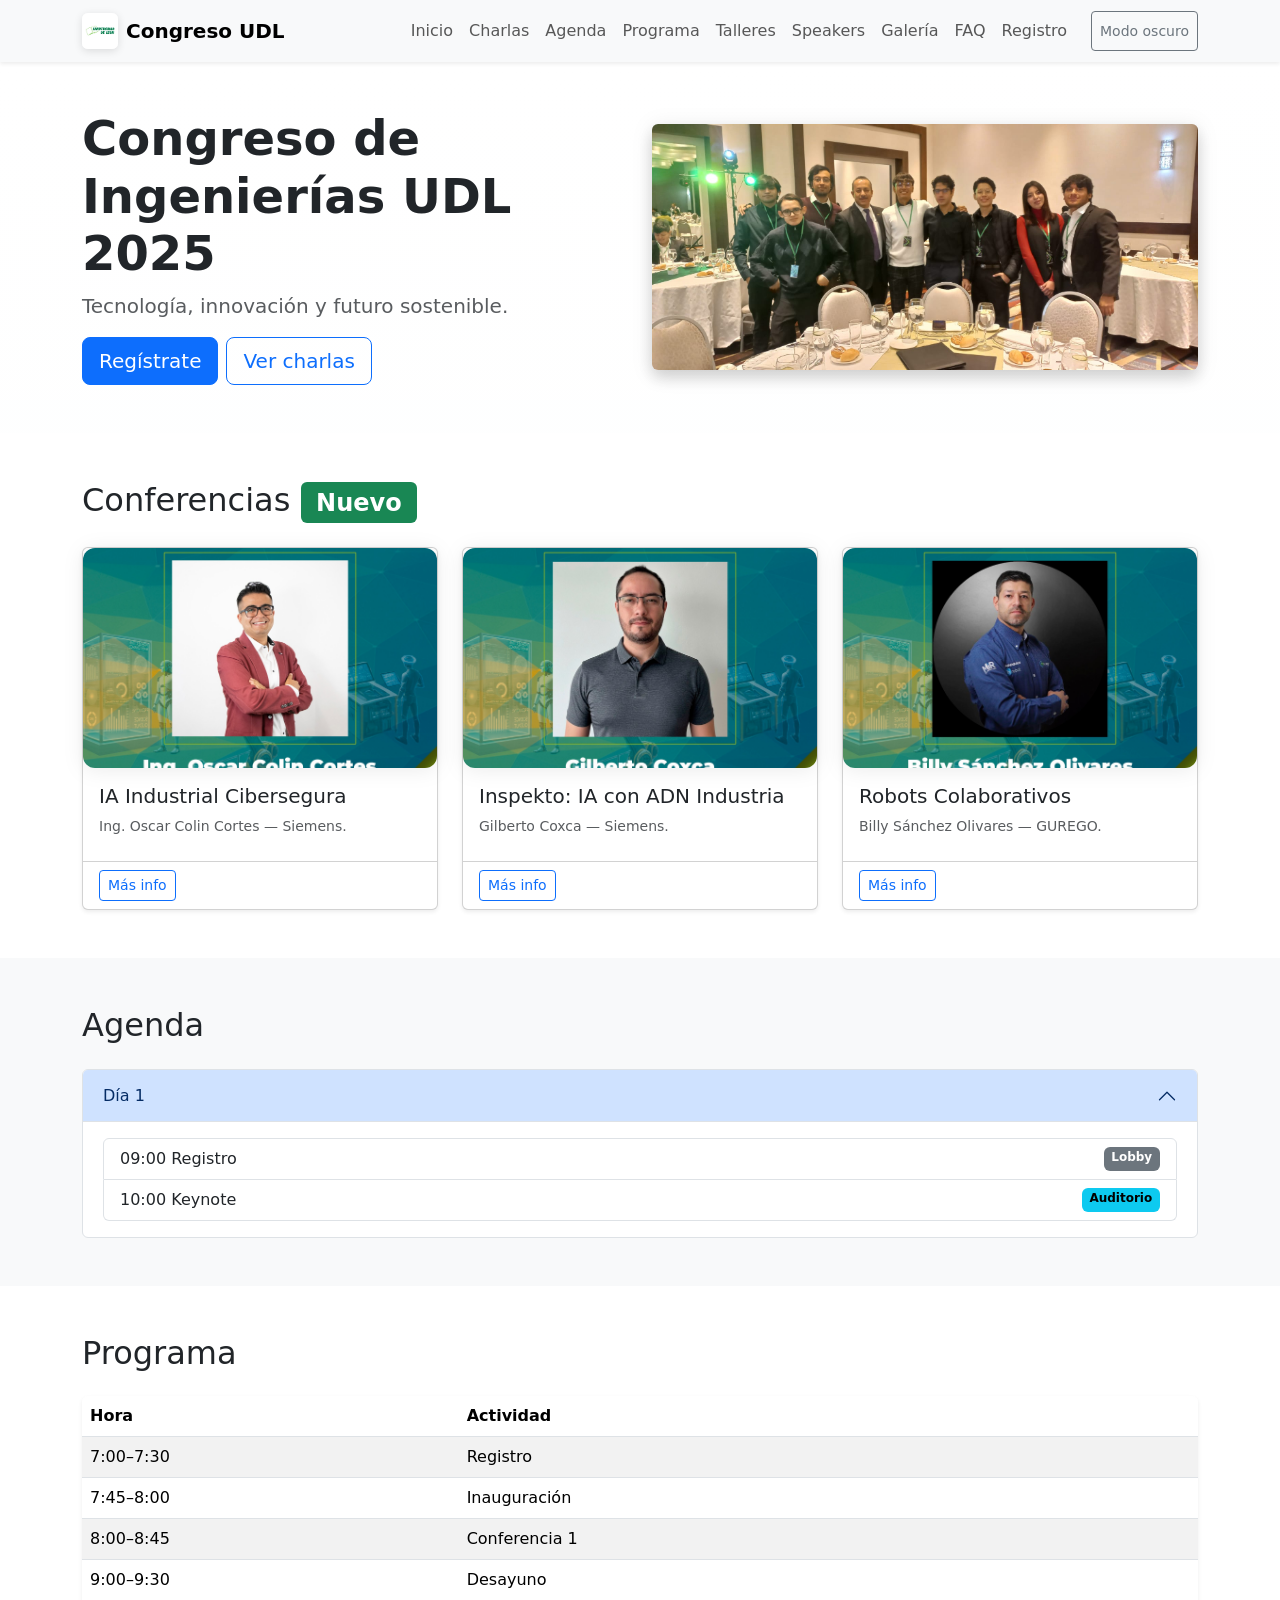
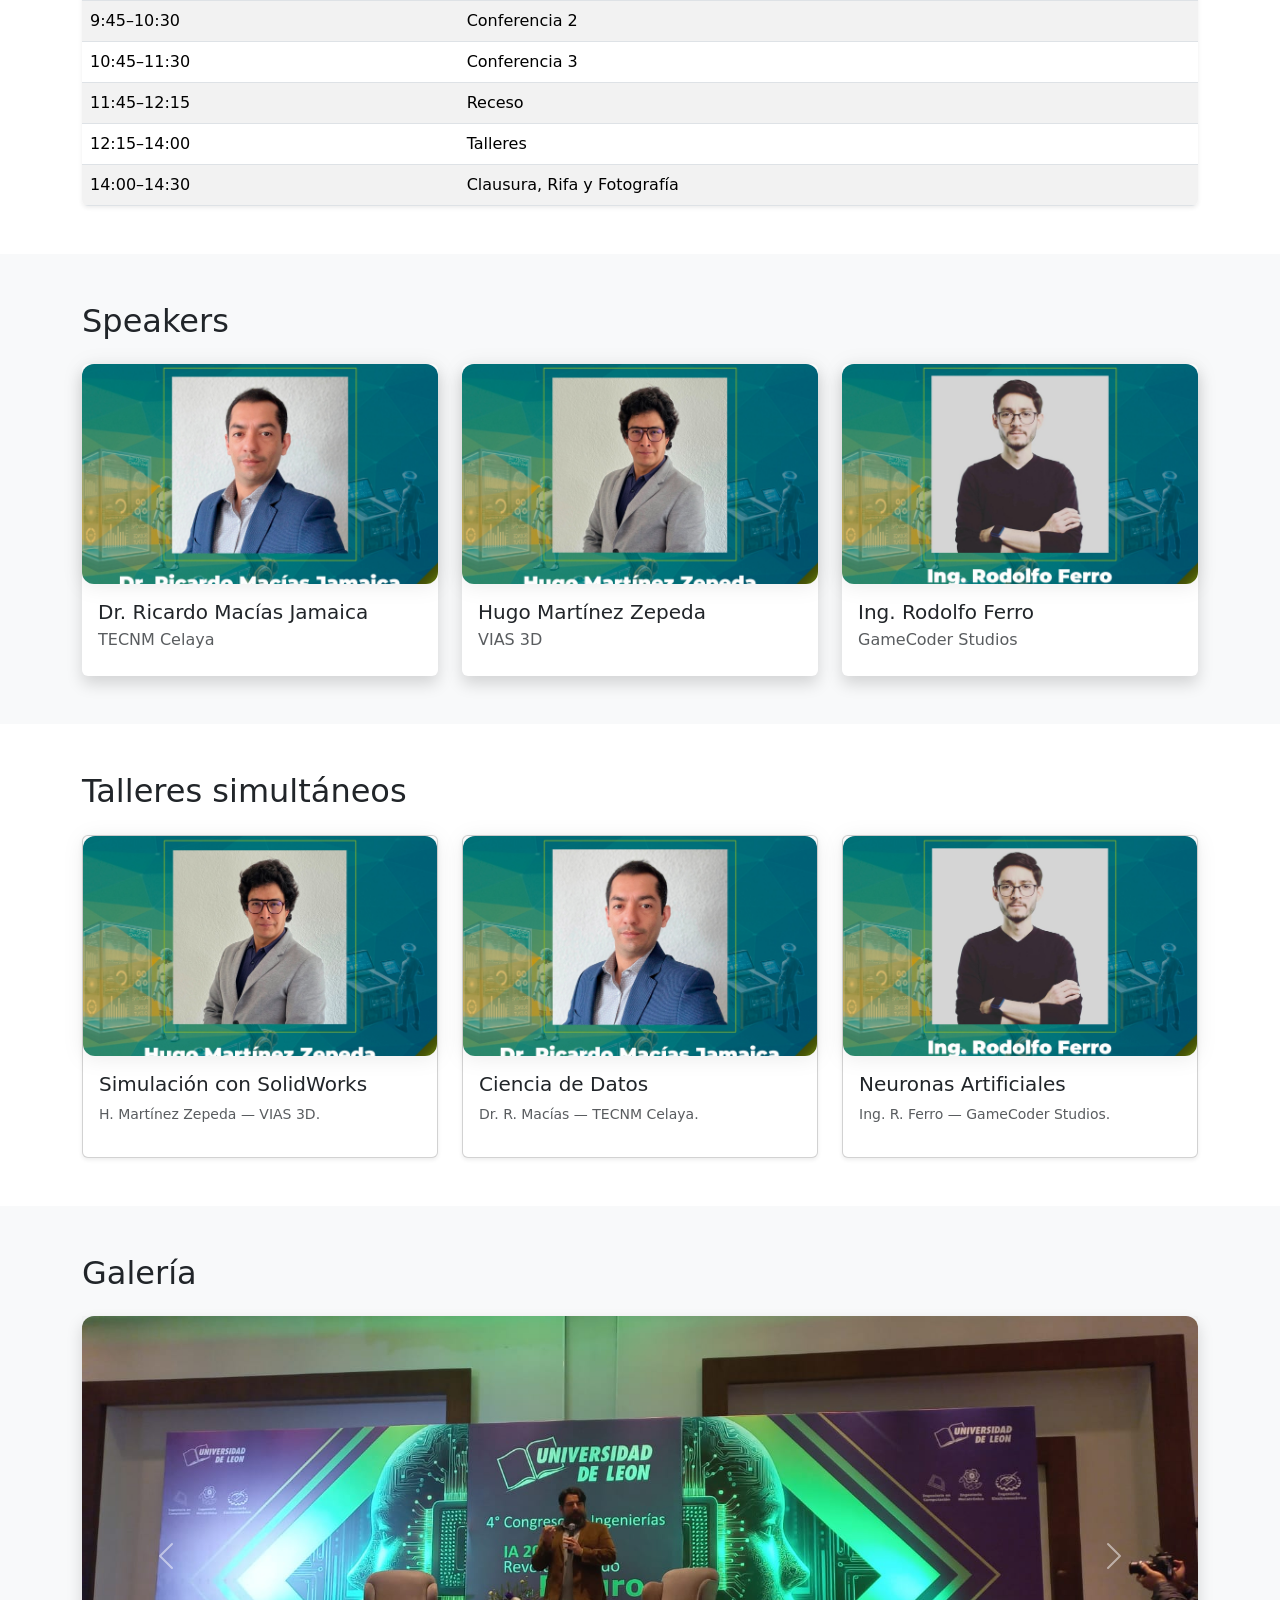
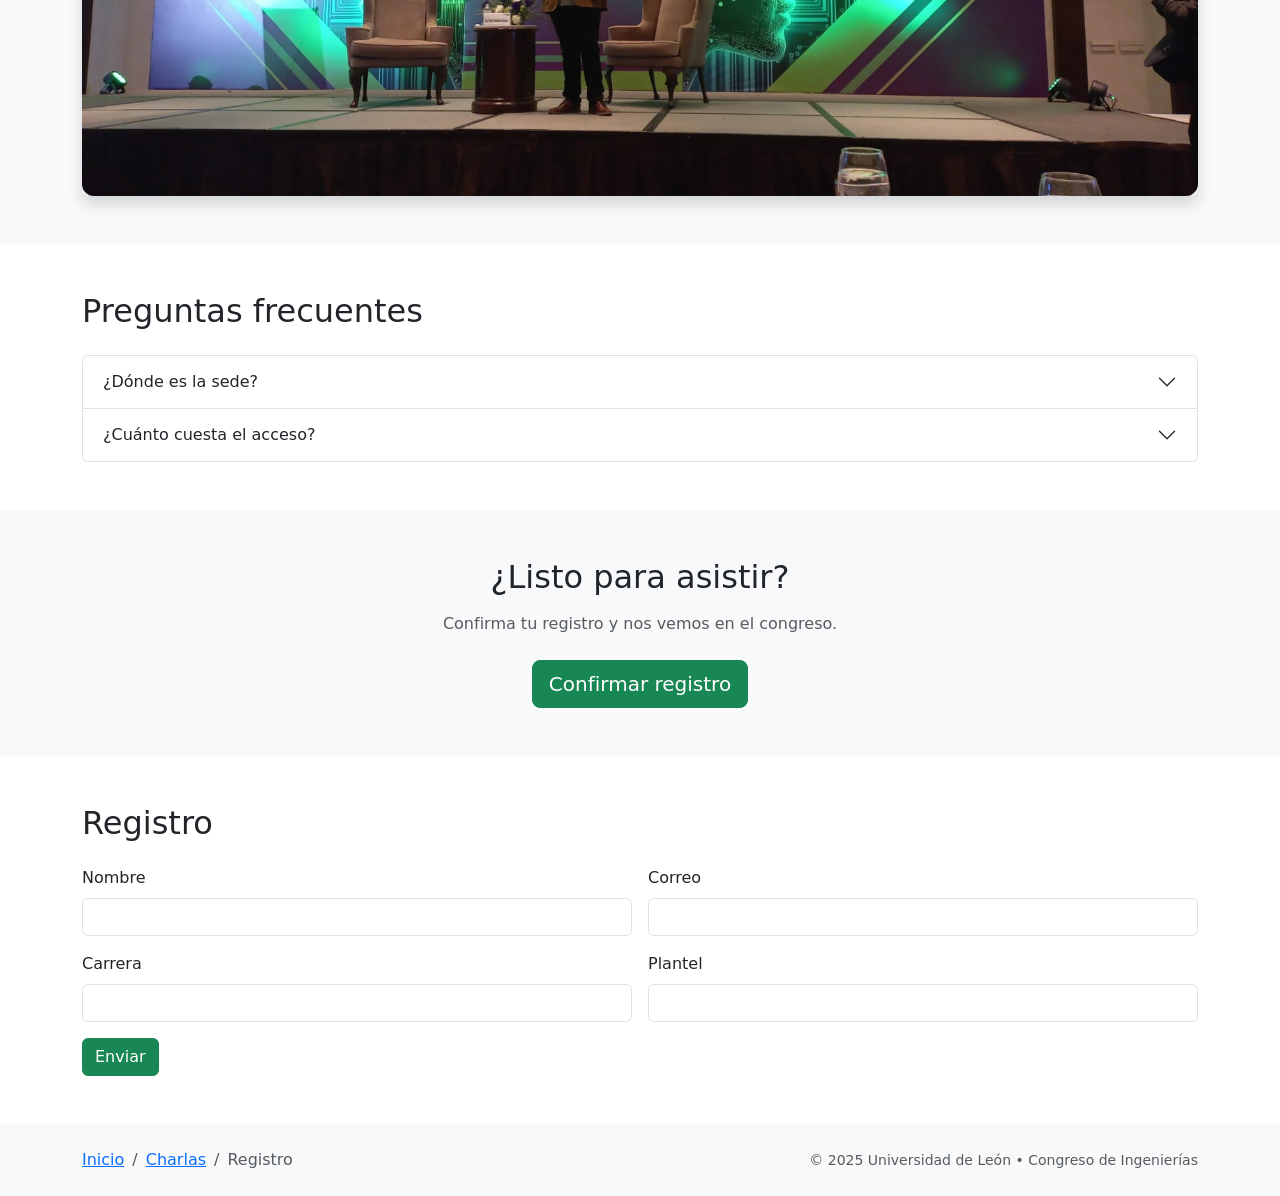
==== commit eb7e4f8b: "version 4" ====
--- a/index.html
+++ b/index.html
@@ -1,10 +1,26 @@
 <!doctype html>
-<html lang="es" data-bs-theme="dark"> <!-- Forzamos modo oscuro -->
+<html lang="es" data-bs-theme="light">
 <head>
   <meta charset="utf-8">
   <meta name="viewport" content="width=device-width, initial-scale=1">
   <title>Congreso de Ingenierías UDL 2025</title>
-  <meta name="description" content="Congreso de Ingenierías UDL 2025 - Tecnología, innovación y futuro sostenible.">
+
+  <!-- APLICAR TEMA ANTES DE PINTAR LA PÁGINA (arregla el botón definitivamente) -->
+  <script>
+    (function() {
+      try {
+        var key = 'udl_theme';
+        var saved = localStorage.getItem(key);
+        // Si hay tema guardado (dark/light), aplícalo antes de cargar estilos.
+        if (saved === 'dark' || saved === 'light') {
+          document.documentElement.setAttribute('data-bs-theme', saved);
+        }
+      } catch(e) {
+        // Si localStorage falla (modo privado estricto), no rompe la página.
+      }
+    })();
+  </script>
+
   <link href="https://cdn.jsdelivr.net/npm/bootstrap@5.3.3/dist/css/bootstrap.min.css" rel="stylesheet">
   <link href="styles.css" rel="stylesheet">
 </head>
@@ -13,7 +29,7 @@
 <!-- NAVBAR -->
 <nav class="navbar navbar-expand-lg bg-body-tertiary sticky-top shadow-sm">
   <div class="container">
-    <!-- Logo + texto -->
+    <!-- Logo + texto (ajusta la ruta del logo si es .png) -->
     <a class="navbar-brand fw-bold d-flex align-items-center gap-2" href="#">
       <img src="congreso/logo_udl.jpg" alt="Logo UDL" class="brand-logo">
       <span>Congreso UDL</span>
@@ -23,10 +39,10 @@
       <span class="navbar-toggler-icon"></span>
     </button>
 
-    <div class="offcanvas offcanvas-end text-bg-dark" tabindex="-1" id="mainMenu">
+    <div class="offcanvas offcanvas-end" tabindex="-1" id="mainMenu">
       <div class="offcanvas-header">
         <h5 class="offcanvas-title">Menú</h5>
-        <button type="button" class="btn-close btn-close-white" data-bs-dismiss="offcanvas" aria-label="Cerrar"></button>
+        <button type="button" class="btn-close" data-bs-dismiss="offcanvas" aria-label="Cerrar"></button>
       </div>
       <div class="offcanvas-body">
         <ul class="navbar-nav ms-auto align-items-lg-center">
@@ -40,25 +56,28 @@
           <li class="nav-item"><a class="nav-link" href="#faq">FAQ</a></li>
           <li class="nav-item"><a class="nav-link" href="#registro">Registro</a></li>
         </ul>
+        <div class="ms-lg-3 mt-3 mt-lg-0 d-flex gap-2">
+          <button id="toggleTheme" class="btn btn-outline-secondary btn-sm">Modo oscuro</button>
+        </div>
       </div>
     </div>
   </div>
 </nav>
 
 <!-- HERO -->
-<section id="hero" class="py-5 hero text-center text-md-start">
+<section id="hero" class="py-5 bg-light hero">
   <div class="container">
     <div class="row align-items-center g-4">
       <div class="col-12 col-md-6">
-        <h1 class="display-5 fw-bold text-success">Congreso de Ingenierías UDL 2025</h1>
-        <p class="lead text-light">Tecnología, innovación y futuro sostenible.</p>
-        <div class="d-flex flex-wrap gap-2 justify-content-center justify-content-md-start">
-          <a href="#registro" class="btn btn-success btn-lg">Regístrate</a>
-          <a href="#charlas" class="btn btn-outline-light btn-lg">Ver charlas</a>
+        <h1 class="display-5 fw-bold">Congreso de Ingenierías UDL 2025</h1>
+        <p class="lead text-muted">Tecnología, innovación y futuro sostenible.</p>
+        <div class="d-flex gap-2">
+          <a href="#registro" class="btn btn-primary btn-lg">Regístrate</a>
+          <a href="#charlas" class="btn btn-outline-primary btn-lg">Ver charlas</a>
         </div>
       </div>
       <div class="col-12 col-md-6 text-center">
-        <img src="congreso/foto_segundo_congreso_38.jpeg" class="img-fluid rounded shadow-lg hero-img" alt="Hero del congreso">
+        <img src="congreso/foto_segundo_congreso_38.jpeg" class="img-fluid rounded shadow" alt="Hero del congreso">
       </div>
     </div>
   </div>
@@ -67,32 +86,41 @@
 <!-- CHARLAS -->
 <section id="charlas" class="py-5">
   <div class="container">
-    <h2 class="mb-4 text-success">Charlas destacadas</h2>
-    <div class="row row-cols-1 row-cols-sm-2 row-cols-lg-3 g-4">
+    <h2 class="mb-4">Conferencias <span class="badge text-bg-success">Nuevo</span></h2>
+    <div class="row row-cols-1 row-cols-md-2 row-cols-lg-3 g-4">
       <div class="col">
-        <div class="card h-100 bg-dark border-0 shadow hover-card">
-          <img src="congreso/colin.jpeg" class="card-img-top object-cover" alt="Oscar Colin">
+        <div class="card h-100 shadow-sm">
+          <img src="congreso/colin.jpeg" class="card-img-top object-cover" alt="Oscar Colin Cortes">
           <div class="card-body">
-            <h5 class="card-title text-success">IA Industrial Cibersegura</h5>
-            <p class="text-light small">Ing. Oscar Colin Cortes — Siemens.</p>
+            <h5 class="card-title">IA Industrial Cibersegura</h5>
+            <p class="card-text small text-muted mb-2">Ing. Oscar Colin Cortes — Siemens.</p>
+          </div>
+          <div class="card-footer bg-transparent">
+            <button class="btn btn-sm btn-outline-primary" data-bs-toggle="modal" data-bs-target="#modalCharla">Más info</button>
           </div>
         </div>
       </div>
       <div class="col">
-        <div class="card h-100 bg-dark border-0 shadow hover-card">
+        <div class="card h-100 shadow-sm">
           <img src="congreso/coxca.jpeg" class="card-img-top object-cover" alt="Gilberto Coxca">
           <div class="card-body">
-            <h5 class="card-title text-success">Inspekto: IA con ADN Industria</h5>
-            <p class="text-light small">Gilberto Coxca — Siemens.</p>
+            <h5 class="card-title">Inspekto: IA con ADN Industria</h5>
+            <p class="card-text small text-muted mb-2">Gilberto Coxca — Siemens.</p>
+          </div>
+          <div class="card-footer bg-transparent">
+            <button class="btn btn-sm btn-outline-primary" data-bs-toggle="modal" data-bs-target="#modalCharla">Más info</button>
           </div>
         </div>
       </div>
       <div class="col">
-        <div class="card h-100 bg-dark border-0 shadow hover-card">
-          <img src="congreso/sanchez.jpeg" class="card-img-top object-cover" alt="Billy Sánchez">
+        <div class="card h-100 shadow-sm">
+          <img src="congreso/sanchez.jpeg" class="card-img-top object-cover" alt="Billy Sánchez Olivares">
           <div class="card-body">
-            <h5 class="card-title text-success">Robots Colaborativos</h5>
-            <p class="text-light small">Billy Sánchez Olivares — GUREGO.</p>
+            <h5 class="card-title">Robots Colaborativos</h5>
+            <p class="card-text small text-muted mb-2">Billy Sánchez Olivares — GUREGO.</p>
+          </div>
+          <div class="card-footer bg-transparent">
+            <button class="btn btn-sm btn-outline-primary" data-bs-toggle="modal" data-bs-target="#modalCharla">Más info</button>
           </div>
         </div>
       </div>
@@ -101,146 +129,254 @@
 </section>
 
 <!-- AGENDA -->
-<section id="agenda" class="py-5 bg-black">
-  <div class="container">
-    <h2 class="mb-4 text-success">Agenda</h2>
+<section id="agenda" class="py-5 bg-light">
+  <div class="container">
+    <h2 class="mb-4">Agenda</h2>
     <div class="accordion" id="agendaAcc">
-      <div class="accordion-item bg-dark text-light border-0">
-        <h2 class="accordion-header">
-          <button class="accordion-button bg-dark text-light" type="button" data-bs-toggle="collapse" data-bs-target="#day1">Día 1</button>
+      <div class="accordion-item">
+        <h2 class="accordion-header" id="day1h">
+          <button class="accordion-button" type="button" data-bs-toggle="collapse" data-bs-target="#day1" aria-expanded="true">Día 1</button>
         </h2>
         <div id="day1" class="accordion-collapse collapse show" data-bs-parent="#agendaAcc">
           <div class="accordion-body">
-            <ul class="list-group list-group-flush">
-              <li class="list-group-item bg-dark text-light border-secondary">09:00 - Registro</li>
-              <li class="list-group-item bg-dark text-light border-secondary">10:00 - Keynote de apertura</li>
+            <ul class="list-group">
+              <li class="list-group-item d-flex justify-content-between"><span>09:00 Registro</span><span class="badge text-bg-secondary">Lobby</span></li>
+              <li class="list-group-item d-flex justify-content-between"><span>10:00 Keynote</span><span class="badge text-bg-info">Auditorio</span></li>
             </ul>
           </div>
         </div>
       </div>
-    </div>
-  </div>
-</section>
-
-<!-- GALERÍA -->
-<section id="galeria" class="py-5">
-  <div class="container">
-    <h2 class="mb-4 text-success">Galería</h2>
-    <div id="carouselExample" class="carousel slide" data-bs-ride="carousel">
-      <div class="carousel-inner rounded shadow-lg">
+      <!-- duplica para más días si lo requieres -->
+    </div>
+  </div>
+</section>
+
+<!-- PROGRAMA -->
+<section id="programa" class="py-5">
+  <div class="container">
+    <h2 class="mb-4">Programa</h2>
+    <div class="table-responsive shadow-sm rounded">
+      <table class="table table-striped table-hover mb-0">
+        <thead><tr><th>Hora</th><th>Actividad</th></tr></thead>
+        <tbody>
+          <tr><td>7:00–7:30</td><td>Registro</td></tr>
+          <tr><td>7:45–8:00</td><td>Inauguración</td></tr>
+          <tr><td>8:00–8:45</td><td>Conferencia 1</td></tr>
+          <tr><td>9:00–9:30</td><td>Desayuno</td></tr>
+          <tr><td>9:45–10:30</td><td>Conferencia 2</td></tr>
+          <tr><td>10:45–11:30</td><td>Conferencia 3</td></tr>
+          <tr><td>11:45–12:15</td><td>Receso</td></tr>
+          <tr><td>12:15–14:00</td><td>Talleres</td></tr>
+          <tr><td>14:00–14:30</td><td>Clausura, Rifa y Fotografía</td></tr>
+        </tbody>
+      </table>
+    </div>
+  </div>
+</section>
+
+<!-- SPEAKERS -->
+<section id="speakers" class="py-5 bg-light">
+  <div class="container">
+    <h2 class="mb-4">Speakers</h2>
+    <div class="row g-4 row-cols-1 row-cols-md-2 row-cols-lg-3">
+      <div class="col"><div class="card h-100 border-0 shadow"><img src="congreso/macias.jpeg" class="card-img-top object-cover" alt="Macías"><div class="card-body"><h5 class="card-title mb-1">Dr. Ricardo Macías Jamaica</h5><p class="text-muted mb-2">TECNM Celaya</p></div></div></div>
+      <div class="col"><div class="card h-100 border-0 shadow"><img src="congreso/martinez.jpeg" class="card-img-top object-cover" alt="Martínez"><div class="card-body"><h5 class="card-title mb-1">Hugo Martínez Zepeda</h5><p class="text-muted mb-2">VIAS 3D</p></div></div></div>
+      <div class="col"><div class="card h-100 border-0 shadow"><img src="congreso/ferro.jpeg" class="card-img-top object-cover" alt="Ferro"><div class="card-body"><h5 class="card-title mb-1">Ing. Rodolfo Ferro</h5><p class="text-muted mb-2">GameCoder Studios</p></div></div></div>
+    </div>
+  </div>
+</section>
+
+<!-- TALLERES -->
+<section id="talleres" class="py-5">
+  <div class="container">
+    <h2 class="mb-4">Talleres simultáneos</h2>
+    <div class="row row-cols-1 row-cols-md-2 row-cols-lg-3 g-4">
+      <div class="col"><div class="card h-100 shadow-sm"><img src="congreso/martinez.jpeg" class="card-img-top object-cover" alt="Hugo Martínez"><div class="card-body"><h5>Simulación con SolidWorks</h5><p class="small text-muted">H. Martínez Zepeda — VIAS 3D.</p></div></div></div>
+      <div class="col"><div class="card h-100 shadow-sm"><img src="congreso/macias.jpeg" class="card-img-top object-cover" alt="Ricardo Macías"><div class="card-body"><h5>Ciencia de Datos</h5><p class="small text-muted">Dr. R. Macías — TECNM Celaya.</p></div></div></div>
+      <div class="col"><div class="card h-100 shadow-sm"><img src="congreso/ferro.jpeg" class="card-img-top object-cover" alt="Rodolfo Ferro"><div class="card-body"><h5>Neuronas Artificiales</h5><p class="small text-muted">Ing. R. Ferro — GameCoder Studios.</p></div></div></div>
+    </div>
+  </div>
+</section>
+
+<!-- GALERÍA (10 fotos) -->
+<section id="galeria" class="py-5 bg-light">
+  <div class="container">
+    <h2 class="mb-4">Galería</h2>
+    <div id="galeriaCarousel" class="carousel slide shadow rounded carousel-fade" data-bs-ride="carousel" data-bs-interval="2400">
+      <div class="carousel-inner">
         <div class="carousel-item active"><img src="congreso/foto_segundo_congreso_27.jpeg" class="d-block w-100 carousel-img" alt="Foto 1"></div>
-        <div class="carousel-item"><img src="congreso/foto_segundo_congreso_33.jpeg" class="d-block w-100 carousel-img" alt="Foto 2"></div>
-        <div class="carousel-item"><img src="congreso/foto_segundo_congreso_38.jpeg" class="d-block w-100 carousel-img" alt="Foto 3"></div>
-      </div>
-      <button class="carousel-control-prev" type="button" data-bs-target="#carouselExample" data-bs-slide="prev">
-        <span class="carousel-control-prev-icon"></span>
-      </button>
-      <button class="carousel-control-next" type="button" data-bs-target="#carouselExample" data-bs-slide="next">
-        <span class="carousel-control-next-icon"></span>
-      </button>
-    </div>
-  </div>
-</section>
-
-<!-- FAQ -->
-<section id="faq" class="py-5 bg-black">
-  <div class="container">
-    <h2 class="mb-4 text-success">Preguntas frecuentes</h2>
+        <div class="carousel-item"><img src="congreso/foto_segundo_congreso_24.jpeg" class="d-block w-100 carousel-img" alt="Foto 2"></div>
+        <div class="carousel-item"><img src="congreso/foto_segundo_congreso_29.jpeg" class="d-block w-100 carousel-img" alt="Foto 3"></div>
+        <div class="carousel-item"><img src="congreso/foto_segundo_congreso_30.jpeg" class="d-block w-100 carousel-img" alt="Foto 4"></div>
+        <div class="carousel-item"><img src="congreso/foto_segundo_congreso_21.jpeg" class="d-block w-100 carousel-img" alt="Foto 5"></div>
+        <div class="carousel-item"><img src="congreso/foto_segundo_congreso_18.jpeg" class="d-block w-100 carousel-img" alt="Foto 6"></div>
+        <div class="carousel-item"><img src="congreso/foto_segundo_congreso_22.jpeg" class="d-block w-100 carousel-img" alt="Foto 7"></div>
+        <div class="carousel-item"><img src="congreso/foto_segundo_congreso_33.jpeg" class="d-block w-100 carousel-img" alt="Foto 8"></div>
+        <div class="carousel-item"><img src="congreso/foto_segundo_congreso_32.jpeg" class="d-block w-100 carousel-img" alt="Foto 9"></div>
+        <div class="carousel-item"><img src="congreso/foto_segundo_congreso_38.jpeg" class="d-block w-100 carousel-img" alt="Foto 10"></div>
+      </div>
+      <button class="carousel-control-prev" type="button" data-bs-target="#galeriaCarousel" data-bs-slide="prev"><span class="carousel-control-prev-icon"></span></button>
+      <button class="carousel-control-next" type="button" data-bs-target="#galeriaCarousel" data-bs-slide="next"><span class="carousel-control-next-icon"></span></button>
+    </div>
+  </div>
+</section>
+
+<!-- FAQ (accordion) -->
+<section id="faq" class="py-5">
+  <div class="container">
+    <h2 class="mb-4">Preguntas frecuentes</h2>
     <div class="accordion" id="faqAcc">
-      <div class="accordion-item bg-dark text-light border-0 mb-2">
-        <h2 class="accordion-header">
-          <button class="accordion-button bg-dark text-light" data-bs-toggle="collapse" data-bs-target="#faq1">¿Dónde es la sede?</button>
+      <div class="accordion-item">
+        <h2 class="accordion-header" id="fq1h">
+          <button class="accordion-button collapsed" type="button" data-bs-toggle="collapse" data-bs-target="#fq1">¿Dónde es la sede?</button>
         </h2>
-        <div id="faq1" class="accordion-collapse collapse" data-bs-parent="#faqAcc">
-          <div class="accordion-body">En el auditorio principal de la Universidad de León, campus León.</div>
-        </div>
-      </div>
-      <div class="accordion-item bg-dark text-light border-0">
-        <h2 class="accordion-header">
-          <button class="accordion-button bg-dark text-light collapsed" data-bs-toggle="collapse" data-bs-target="#faq2">¿Cuánto cuesta el acceso?</button>
+        <div id="fq1" class="accordion-collapse collapse" data-bs-parent="#faqAcc">
+          <div class="accordion-body">Auditorio principal UDL, León, Gto.</div>
+        </div>
+      </div>
+      <div class="accordion-item">
+        <h2 class="accordion-header" id="fq2h">
+          <button class="accordion-button collapsed" type="button" data-bs-toggle="collapse" data-bs-target="#fq2">¿Cuánto cuesta el acceso?</button>
         </h2>
-        <div id="faq2" class="accordion-collapse collapse" data-bs-parent="#faqAcc">
-          <div class="accordion-body">El evento es gratuito para estudiantes registrados.</div>
-        </div>
-      </div>
-    </div>
-  </div>
-</section>
-
-<!-- CTA -->
-<section id="cta" class="py-5 text-center">
-  <div class="container">
-    <h2 class="mb-3 text-success">¿Listo para asistir?</h2>
-    <p class="text-light">Confirma tu registro y acompáñanos en el Congreso.</p>
+        <div id="fq2" class="accordion-collapse collapse" data-bs-parent="#faqAcc">
+          <div class="accordion-body">Entrada sin costo para la comunidad UDL con registro previo.</div>
+        </div>
+      </div>
+    </div>
+  </div>
+</section>
+
+<!-- CTA final -->
+<section id="cta" class="py-5 bg-light text-center">
+  <div class="container">
+    <h2 class="mb-3">¿Listo para asistir?</h2>
+    <p class="text-muted mb-4">Confirma tu registro y nos vemos en el congreso.</p>
     <button class="btn btn-success btn-lg" data-bs-toggle="modal" data-bs-target="#modalConfirm">Confirmar registro</button>
   </div>
 </section>
 
-<!-- MODAL -->
+<!-- MODAL CONFIRMACIÓN -->
 <div class="modal fade" id="modalConfirm" tabindex="-1" aria-hidden="true">
   <div class="modal-dialog">
-    <div class="modal-content bg-dark text-light">
+    <div class="modal-content">
       <div class="modal-header">
         <h5 class="modal-title">Registro confirmado</h5>
-        <button type="button" class="btn-close btn-close-white" data-bs-dismiss="modal"></button>
+        <button type="button" class="btn-close" data-bs-dismiss="modal" aria-label="Cerrar"></button>
       </div>
       <div class="modal-body">
-        ¡Tu lugar está reservado! Puedes llenar el formulario de registro abajo.
+        ¡Tu lugar quedó reservado! También puedes usar el formulario de <a href="#registro">Registro</a> para enviar tus datos.
       </div>
       <div class="modal-footer">
-        <a href="#registro" class="btn btn-success">Ir al registro</a>
+        <a href="#registro" class="btn btn-primary">Ir a Registro</a>
       </div>
     </div>
   </div>
 </div>
 
 <!-- REGISTRO -->
-<section id="registro" class="py-5 bg-black">
-  <div class="container">
-    <h2 class="mb-4 text-success">Registro</h2>
+<section id="registro" class="py-5">
+  <div class="container">
+    <h2 class="mb-4">Registro</h2>
     <form class="row g-3 needs-validation" novalidate id="regForm">
-      <div class="col-md-6">
-        <label class="form-label text-light">Nombre</label>
-        <input type="text" class="form-control bg-dark text-light border-secondary" required>
-        <div class="invalid-feedback">Ingresa tu nombre.</div>
-      </div>
-      <div class="col-md-6">
-        <label class="form-label text-light">Correo</label>
-        <input type="email" class="form-control bg-dark text-light border-secondary" required>
-        <div class="invalid-feedback">Correo inválido.</div>
-      </div>
-      <div class="col-md-6">
-        <label class="form-label text-light">Carrera</label>
-        <input type="text" class="form-control bg-dark text-light border-secondary" required>
-      </div>
-      <div class="col-md-6">
-        <label class="form-label text-light">Plantel</label>
-        <input type="text" class="form-control bg-dark text-light border-secondary" required>
-      </div>
+      <div class="col-md-6"><label class="form-label">Nombre</label><input type="text" class="form-control" required><div class="invalid-feedback">Ingresa tu nombre.</div></div>
+      <div class="col-md-6"><label class="form-label">Correo</label><input type="email" class="form-control" required><div class="invalid-feedback">Correo inválido.</div></div>
+      <div class="col-md-6"><label class="form-label">Carrera</label><input type="text" class="form-control" required><div class="invalid-feedback">Indica tu carrera.</div></div>
+      <div class="col-md-6"><label class="form-label">Plantel</label><input type="text" class="form-control" required><div class="invalid-feedback">Indica tu plantel.</div></div>
       <div class="col-12"><button class="btn btn-success" type="submit">Enviar</button></div>
     </form>
+
+    <div class="position-fixed bottom-0 end-0 p-3" style="z-index: 11">
+      <div id="toastOk" class="toast" role="alert" aria-live="assertive" aria-atomic="true">
+        <div class="toast-header"><strong class="me-auto">Registro</strong><small>Ahora</small><button type="button" class="btn-close" data-bs-dismiss="toast" aria-label="Cerrar"></button></div>
+        <div class="toast-body">¡Tus datos fueron enviados!</div>
+      </div>
+    </div>
   </div>
 </section>
 
 <!-- FOOTER -->
-<footer class="py-4 bg-dark text-center text-light">
-  <small>© 2025 Universidad de León • Congreso de Ingenierías</small>
+<footer class="py-4 bg-body-tertiary">
+  <div class="container d-flex flex-column flex-md-row justify-content-between align-items-center">
+    <nav aria-label="breadcrumb" class="mb-2 mb-md-0">
+      <ol class="breadcrumb mb-0">
+        <li class="breadcrumb-item"><a href="#hero">Inicio</a></li>
+        <li class="breadcrumb-item"><a href="#charlas">Charlas</a></li>
+        <li class="breadcrumb-item active" aria-current="page">Registro</li>
+      </ol>
+    </nav>
+    <small class="text-muted">© 2025 Universidad de León • Congreso de Ingenierías</small>
+  </div>
 </footer>
 
-<script src="https://cdn.jsdelivr.net/npm/bootstrap@5.3.3/dist/js/bootstrap.bundle.min.js"></script>
+<!-- MODAL DE CHARLA -->
+<div class="modal fade" id="modalCharla" tabindex="-1" aria-hidden="true">
+  <div class="modal-dialog">
+    <div class="modal-content">
+      <div class="modal-header">
+        <h5 class="modal-title">Detalles de la charla</h5>
+        <button type="button" class="btn-close" data-bs-dismiss="modal" aria-label="Cerrar"></button>
+      </div>
+      <div class="modal-body">Info ampliada de la charla seleccionada...</div>
+      <div class="modal-footer">
+        <button class="btn btn-primary" data-bs-dismiss="modal">Entendido</button>
+      </div>
+    </div>
+  </div>
+</div>
+
+<script defer src="https://cdn.jsdelivr.net/npm/bootstrap@5.3.3/dist/js/bootstrap.bundle.min.js"></script>
 <script>
 (() => {
+  // =======================
+  //  Validación + Toast
+  // =======================
   const form = document.getElementById('regForm');
-  form.addEventListener('submit', (e) => {
+  const toastEl = document.getElementById('toastOk');
+  const toast = toastEl ? new bootstrap.Toast(toastEl) : null;
+
+  form?.addEventListener('submit', (e) => {
     e.preventDefault();
     if (!form.checkValidity()) {
       e.stopPropagation();
     } else {
-      alert('✅ ¡Datos enviados correctamente!');
+      toast?.show();
       form.reset();
+      form.classList.remove('was-validated');
+      return;
     }
     form.classList.add('was-validated');
   });
+
+  // ============================================
+  //  BOTÓN Modo oscuro (persistente y fiable)
+  // ============================================
+  const THEME_KEY = 'udl_theme';
+  const html = document.documentElement;
+  const btnTheme = document.getElementById('toggleTheme');
+
+  function syncBtnText() {
+    if (!btnTheme) return;
+    const isDark = html.getAttribute('data-bs-theme') === 'dark';
+    btnTheme.textContent = isDark ? 'Modo claro' : 'Modo oscuro';
+  }
+
+  // Sincroniza texto al cargar (después de aplicar tema temprano)
+  syncBtnText();
+
+  btnTheme?.addEventListener('click', () => {
+    const next = (html.getAttribute('data-bs-theme') === 'dark') ? 'light' : 'dark';
+    html.setAttribute('data-bs-theme', next);
+    try { localStorage.setItem(THEME_KEY, next); } catch(e) {}
+    syncBtnText();
+  });
+
+  // =======================
+  //  Navbar: sombra onScroll
+  // =======================
+  const nav = document.querySelector('.navbar');
+  const onScroll = () => nav.classList.toggle('scrolled', window.scrollY > 10);
+  onScroll();
+  window.addEventListener('scroll', onScroll);
 })();
 </script>
 </body>
--- a/styles.css
+++ b/styles.css
@@ -1,89 +1,80 @@
-/* === Forzamos modo oscuro global === */
-html[data-bs-theme="dark"], body {
-  background-color: #0d1117;
-  color: #e6f4eb;
+/* ===== Ajustes generales y anclas ===== */
+section{ scroll-margin-top: 96px; }
+
+/* ===== Logo ===== */
+.brand-logo{
+  height:36px; width:auto; border-radius:.35rem;
+  box-shadow:0 2px 8px rgba(0,0,0,.12);
 }
 
-/* === Adaptabilidad === */
-img, video { max-width: 100%; height: auto; }
-section { scroll-margin-top: 90px; }
-
-/* === Hero === */
-.hero {
-  background: linear-gradient(180deg,#0d1117,#111820);
-}
-.hero-img {
-  border-radius: .75rem;
-  transition: transform .3s ease, box-shadow .3s ease;
-}
-.hero-img:hover {
-  transform: scale(1.02);
-  box-shadow: 0 0 20px rgba(0,255,160,.4);
+/* ===== Hero ===== */
+.hero{
+  background:
+    linear-gradient(180deg, #ffffff, rgba(255,255,255,.92)),
+    radial-gradient(900px 360px at 90% 0%, rgba(14,122,59,.06), transparent 60%);
 }
 
-/* === Navbar === */
-.navbar { backdrop-filter: blur(6px); }
-.navbar .nav-link {
-  color: #e6f4eb;
-  transition: color .2s, transform .2s;
+/* ===== Tamaño consistente en imágenes ===== */
+.object-cover{ height:220px; object-fit:cover }
+.carousel-img{ height:480px; object-fit:cover; border-radius:.75rem; }
+
+/* ===== Resaltado MUY LLAMATIVO alrededor de IMÁGENES ===== */
+#hero img, .card-img-top, #galeria .carousel-img{
+  border-radius:.75rem;
+  transition: transform .22s ease, filter .22s ease;
+  filter: drop-shadow(0 2px 10px rgba(0,0,0,.08));
 }
-.navbar .nav-link:hover {
-  color: #00ffc6;
-  transform: scale(1.1);
+#hero img:hover, .card-img-top:hover, #galeria .carousel-img:hover{
+  transform: translateY(-3px) scale(1.03);
+  filter:
+    drop-shadow(0 0 10px rgba(0,255,150,.70))  /* Verde neón */
+    drop-shadow(0 0 16px rgba(0,110,255,.65))  /* Azul vivo */
+    drop-shadow(0 0 24px rgba(155,0,255,.60))  /* Morado */
+    drop-shadow(0 0 32px rgba(255,200,0,.60)); /* Amarillo */
 }
 
-/* === Cards, tablas, acordeones === */
-.hover-card:hover {
-  transform: translateY(-4px);
-  transition: .3s;
-  box-shadow: 0 0 18px rgba(0,255,160,.3);
-}
-.accordion-button:not(.collapsed) {
-  color: #00ffc6;
-  background-color: #111820;
-}
-.table { color: #e6f4eb; }
-
-/* === Carousel === */
-.carousel-img {
-  border-radius: .75rem;
-  transition: transform .25s ease, box-shadow .25s ease;
-}
-.carousel-img:hover {
-  transform: scale(1.03);
-  box-shadow: 0 0 20px rgba(0,255,160,.3);
+/* En modo oscuro, subimos potencia del glow */
+html[data-bs-theme="dark"] #hero img:hover,
+html[data-bs-theme="dark"] .card-img-top:hover,
+html[data-bs-theme="dark"] #galeria .carousel-img:hover{
+  filter:
+    drop-shadow(0 0 12px rgba(0,255,150,.85))
+    drop-shadow(0 0 20px rgba(0,110,255,.80))
+    drop-shadow(0 0 28px rgba(155,0,255,.78))
+    drop-shadow(0 0 40px rgba(255,200,0,.78));
 }
 
-/* === Formularios === */
-.form-control:focus {
-  border-color: #00ffc6;
-  box-shadow: 0 0 8px rgba(0,255,160,.4);
+/* Hover sutil en otros elementos */
+.accordion-button, .list-group-item, .table tbody tr{
+  transition: box-shadow .18s ease, transform .18s ease, background-color .18s ease;
+}
+.accordion-button:hover, .list-group-item:hover, .table tbody tr:hover{
+  background-color: rgba(46,213,115,.06);
+  box-shadow: inset 0 0 0 2px rgba(46,213,115,.25);
 }
 
-/* === Botones === */
-.btn-success {
-  background-color: #00c97b;
-  border: none;
+/* Navbar: sombra al hacer scroll (activado por JS) */
+.navbar.scrolled{ box-shadow:0 8px 24px rgba(0,0,0,.08); }
+
+/* ===== Modo oscuro (aplicado cuando el botón pone data-bs-theme="dark") ===== */
+html[data-bs-theme="dark"] body{
+  background:
+    radial-gradient(1000px 360px at 10% -10%, rgba(17,108,65,.16), transparent 60%) no-repeat,
+    linear-gradient(180deg, #0b1411, #0f1815);
+  color:#e6f4eb;
 }
-.btn-success:hover {
-  background-color: #00ffc6;
-  color: #000;
-  transform: scale(1.05);
-  box-shadow: 0 0 16px rgba(0,255,160,.4);
+html[data-bs-theme="dark"] .bg-light{ background:#101c17!important }
+html[data-bs-theme="dark"] .card{ background:#0f1815; color:#e6f4eb; }
+html[data-bs-theme="dark"] .accordion-button{ background:#0f1815; color:#e6f4eb }
+html[data-bs-theme="dark"] .accordion-button:not(.collapsed){ background:#12221b }
+html[data-bs-theme="dark"] .table-striped>tbody>tr:nth-of-type(odd)>*{ background:#0f1a15 }
+html[data-bs-theme="dark"] .table-hover>tbody>tr:hover>*{ background:#13221b }
+html[data-bs-theme="dark"] .btn-outline-primary{ color:#6dd9a9; border-color:#0e7a3b }
+html[data-bs-theme="dark"] .btn-outline-primary:hover{ background:#0e7a3b; color:#fff }
+html[data-bs-theme="dark"] .btn-primary{ background:#0e7a3b; border-color:#0e7a3b }
+
+/* Accesibilidad: reduce motion */
+@media (prefers-reduced-motion: reduce){
+  #hero img, .card-img-top, #galeria .carousel-img,
+  .accordion-button, .list-group-item, .table tbody tr{ transition:none }
 }
-.btn-outline-light:hover {
-  background-color: #00ffc6;
-  color: #000;
-}
-
-/* === Footer === */
-footer {
-  border-top: 1px solid rgba(255,255,255,.1);
-}
-
-/* === Responsivo === */
-@media (max-width:768px){
-  .hero h1 { font-size: 1.8rem; }
-  .hero p { font-size: 1rem; }
-  .btn-lg { font-size: 1rem; padding: .6rem 1rem; }
-}
